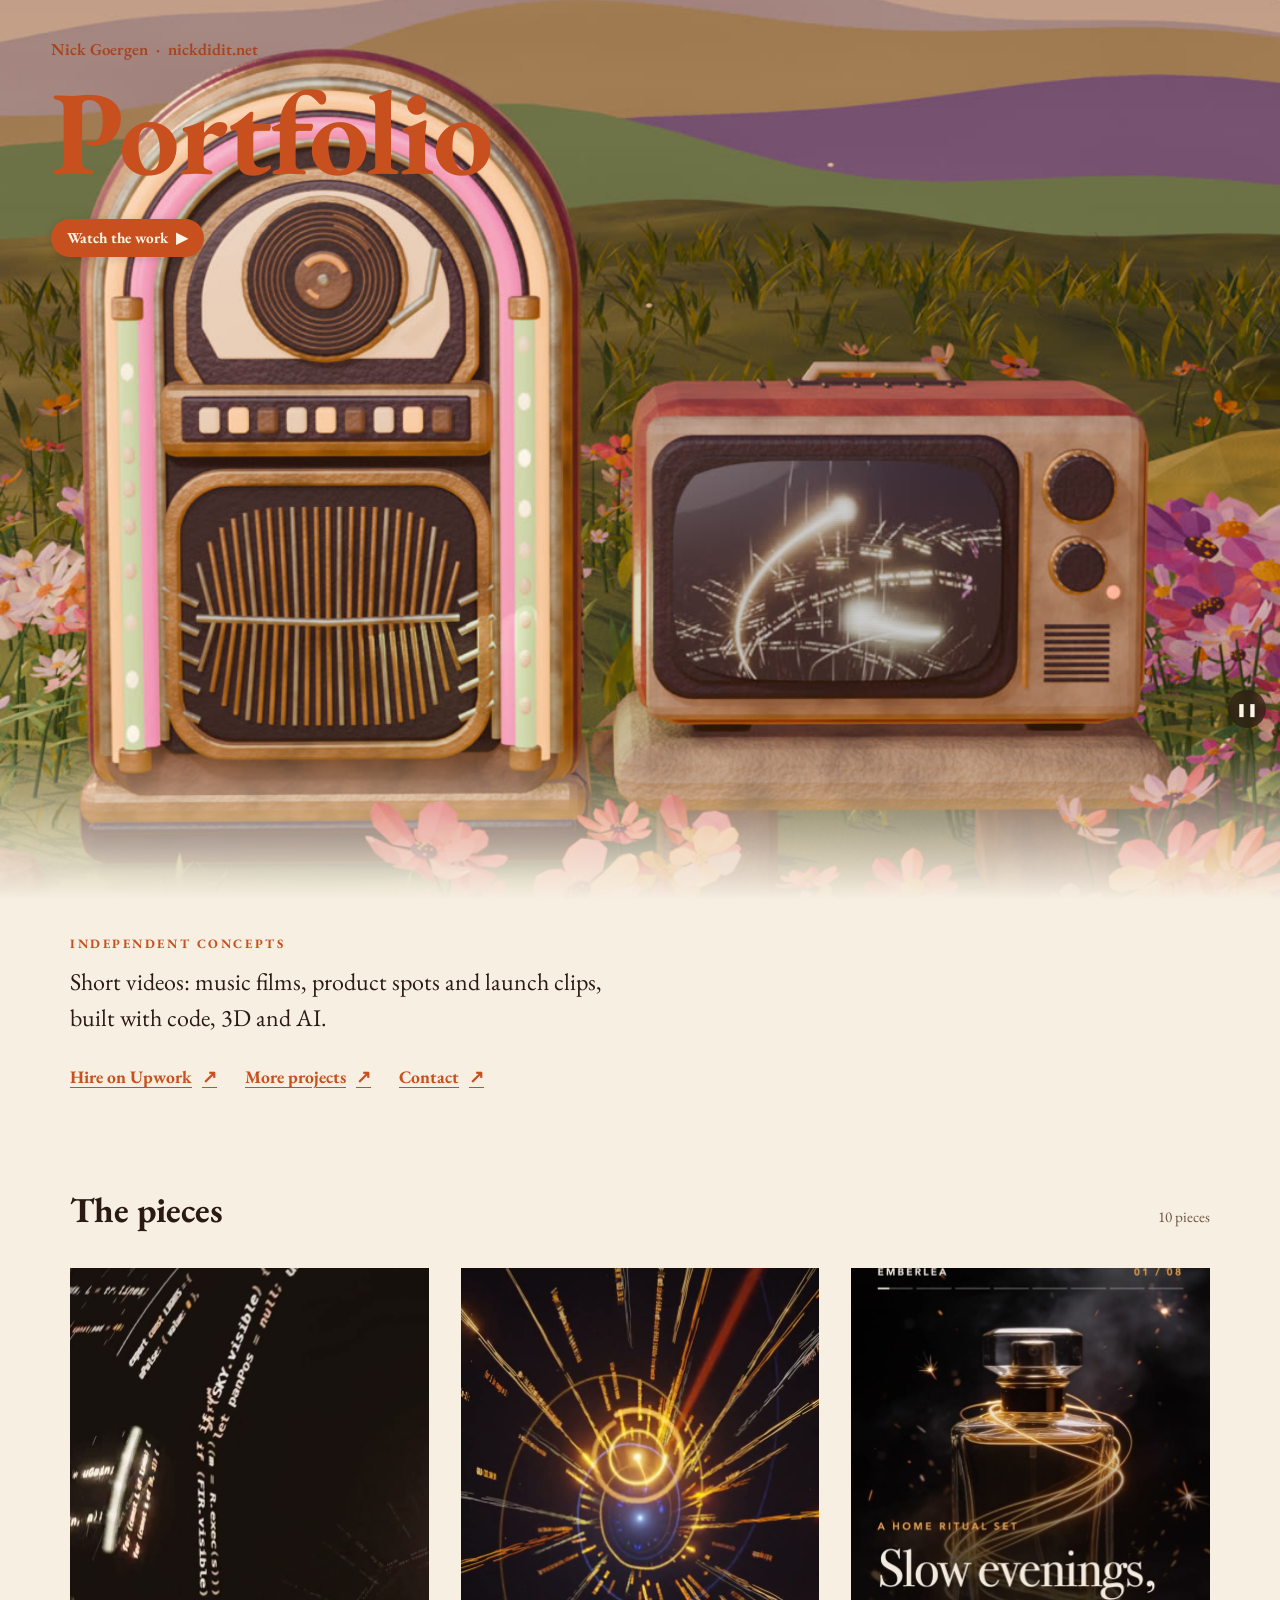
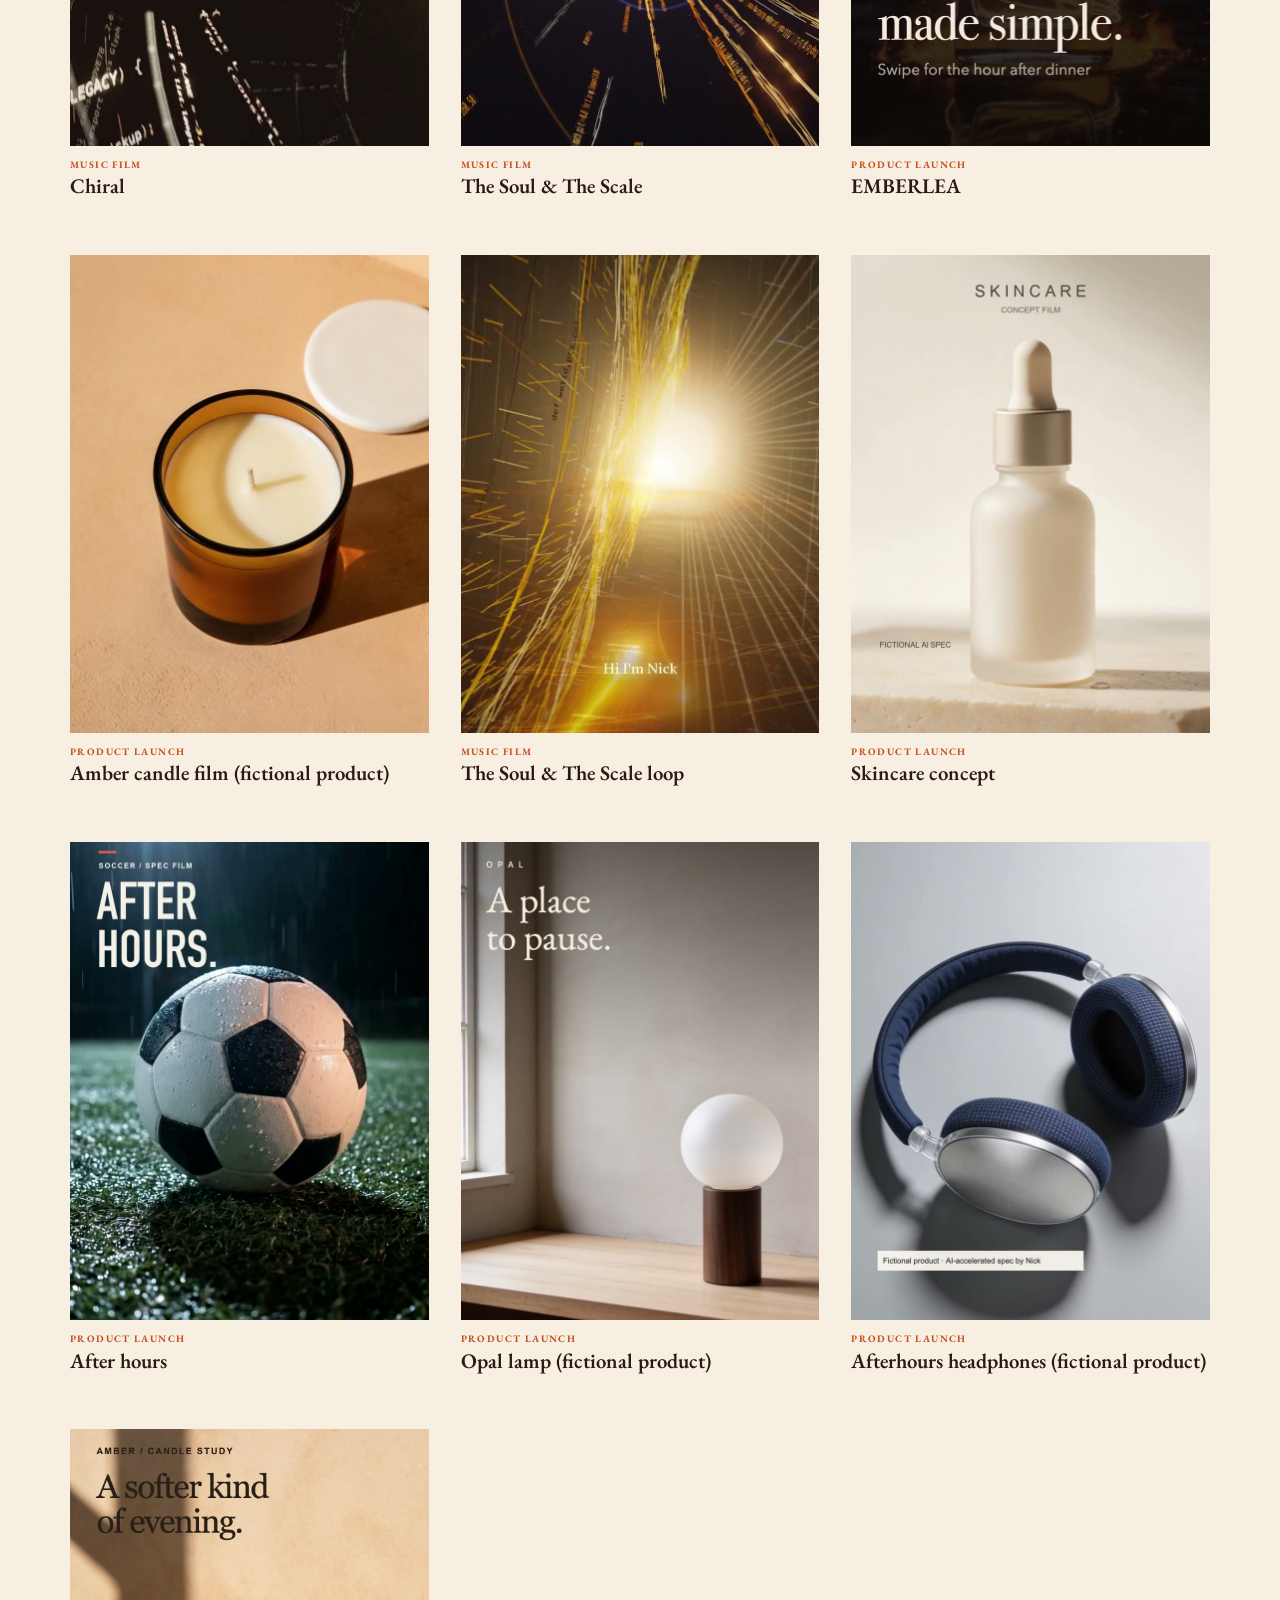
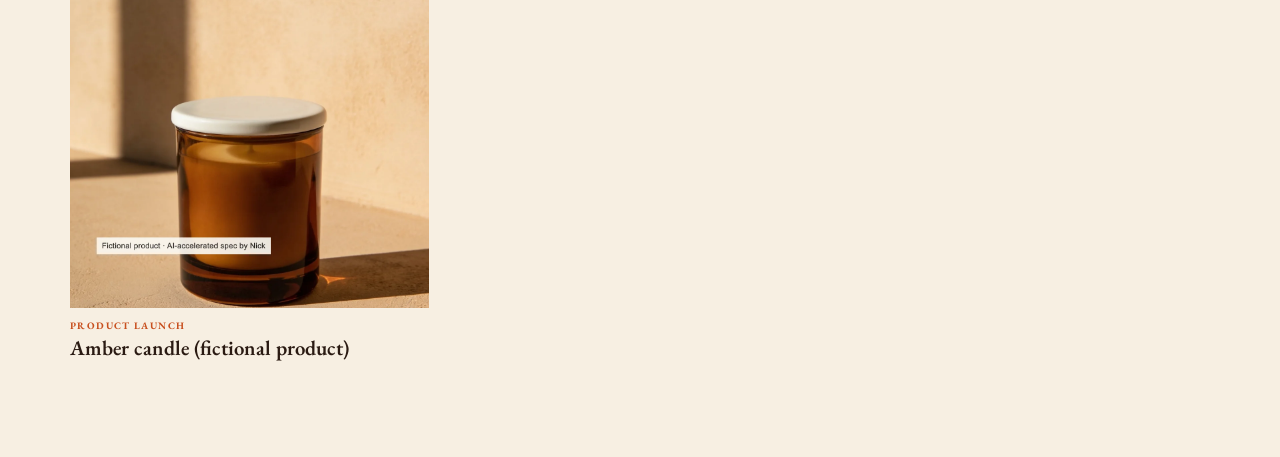
==== index.html @ 478b1db0 "Publish 10 public pieces" ====
<!doctype html>
<html lang="en">
<head>
  <meta charset="utf-8">
  <meta name="viewport" content="width=device-width, initial-scale=1">
  <meta name="description" content="Short videos by Nick Goergen: music films, product spots and launch clips.">
  <title>Portfolio · Nick Goergen</title>
  <link rel="icon" href="data:,">
  <link rel="preload" href="media/fonts/eb-garamond-latin-wght-normal.woff2" as="font" type="font/woff2" crossorigin>
  <link rel="stylesheet" href="spec-reel.css">
  <script src="app.js" defer></script>
</head>
<body>
  <a class="skip" href="#pieces">Skip to the work</a>
  <header class="hero">
    <div class="stage" id="stage">
      <canvas id="geo" aria-hidden="true"></canvas>
      <video id="scene" muted loop playsinline preload="none" hidden aria-hidden="true"></video>
      <button id="scene-toggle" class="scene-toggle" type="button" aria-label="Play the scene">▶</button>
      <button id="tv" class="tv-hotspot" type="button" aria-label="Open the viewer and watch the work"><span>Watch</span></button>
    </div>
    <div class="hero-copy">
      <p class="byline">Nick Goergen <span aria-hidden="true">·</span> <a href="https://nickdidit.net/">nickdidit.net</a></p>
      <h1>Portfolio</h1>
      <button id="open-viewer" class="cta" type="button">Watch the work <span aria-hidden="true">▶</span></button>
    </div>
  </header>
  <main class="spec-reel">
    <section class="intro">
      <p class="eyebrow">Independent concepts</p>
      <p class="lead">Short videos: music films, product spots and launch clips, built with code, 3D and AI.</p>
      <p class="links">
        <a class="contact" href="https://www.upwork.com/freelancers/~016a59fef2b0e52da1" target="_blank" rel="noopener">Hire on Upwork <span aria-hidden="true">↗</span></a>
        <a class="contact" href="https://nickdidit.net/" target="_blank" rel="noopener">More projects <span aria-hidden="true">↗</span></a>
        <a class="contact" href="mailto:NickOnLocation@proton.me">Contact <span aria-hidden="true">↗</span></a>
      </p>
    </section>
    <section aria-labelledby="work-heading" id="pieces" tabindex="-1">
      <div class="collection-heading">
        <h2 id="work-heading">The pieces</h2>
        <p id="piece-count" class="small"></p>
      </div>
      <p id="load-status" class="small" role="status">Loading the work…</p>
      <div id="piece-grid" class="piece-grid"></div>
      <noscript><p>Enable JavaScript to view this collection. You can also <a href="mailto:NickOnLocation@proton.me">contact Nick</a> for samples.</p></noscript>
    </section>
  </main>

  <dialog id="viewer" class="viewer" aria-label="Viewer">
    <div class="viewer-top">
      <p class="viewer-count" id="v-count"></p>
      <button class="v-close" id="v-close" type="button" aria-label="Close viewer">✕</button>
    </div>
    <div class="viewer-body">
      <button class="v-nav" id="v-prev" type="button" aria-label="Previous piece">‹</button>
      <div class="v-media" id="v-media"></div>
      <button class="v-nav" id="v-next" type="button" aria-label="Next piece">›</button>
    </div>
    <div class="v-caption">
      <p class="v-tag" id="v-tag"></p>
      <h2 id="v-title"></h2>
      <p id="v-desc"></p>
    </div>
    <div class="v-strip" id="v-strip" role="list"></div>
  </dialog>
</body>
</html>
---- spec-reel.css ----
/* port.nickdidit.net: warm house palette, Garamond, no boxes, moving geometry. */
@font-face{font-family:"EB Garamond";font-style:normal;font-weight:400 800;font-display:swap;src:url("media/fonts/eb-garamond-latin-wght-normal.woff2") format("woff2")}
:root{
  --ground:#F7EFE2;--ink:#2A1A12;--muted:#6E5646;--rule:#E2CDB4;
  --ember:#C8501F;--amber:#E39A2A;--gold:#F2C14E;--leaf:#6F7F2E;--violet:#7B4B8C;
  --display:"EB Garamond",Garamond,Georgia,serif;color-scheme:light;
}
@media(prefers-color-scheme:dark){:root{--ground:#1A120D;--ink:#F3E6D3;--muted:#BFA48A;--rule:#3B2A1F;--ember:#F07A3E;color-scheme:dark}}
*{box-sizing:border-box}
body{margin:0;background:var(--ground);color:var(--ink);font-family:var(--display);font-size:1.2rem;line-height:1.6;-webkit-font-smoothing:antialiased}
[hidden]{display:none!important}
a{color:var(--ember);text-underline-offset:4px;text-decoration-thickness:1px}
a:hover{text-decoration-thickness:2px}
:focus-visible{outline:2px solid var(--amber);outline-offset:5px;border-radius:3px}
.skip{position:absolute;top:-5rem;left:18px;padding:10px 16px;background:var(--ink);color:var(--ground);z-index:10}
.skip:focus{top:10px}

.hero{position:relative;height:100svh;min-height:560px;max-height:1100px;overflow:hidden;background:linear-gradient(180deg,#F9D9A0 0%,#F2B061 45%,#E07A3A 100%)}
.stage{position:absolute;inset:0}
.stage canvas,.stage video{position:absolute;inset:0;width:100%;height:100%;object-fit:cover;object-position:62% 50%;display:block}
.hero::after{content:"";position:absolute;inset:auto 0 0 0;height:18%;background:linear-gradient(180deg,transparent,var(--ground));pointer-events:none}
.hero-copy{position:absolute;left:max(24px,4vw);top:max(20px,4vh);max-width:40rem;color:#C8501F;z-index:2}
.hero-copy .byline{color:#A8441B;font-weight:600;font-size:1.05rem}
.hero-copy .byline a{color:#A8441B}
.hero h1{font-size:clamp(3.6rem,2rem + 7vw,7.5rem);font-weight:700;line-height:.95;margin:.1em 0 .25em;letter-spacing:-.01em}
.cta{display:inline-flex;align-items:center;gap:8px;min-height:38px;padding:0 16px;border:0;border-radius:999px;background:#C8501F;color:#FFF4E6;font:700 .95rem var(--display);cursor:pointer;box-shadow:0 2px 10px #0002;transition:background .25s,transform .25s}
.cta:hover{background:#E0702A;transform:translateY(-2px)}
.tv-hotspot{position:absolute;z-index:2;border:0;background:none;cursor:pointer;border-radius:14px;transition:box-shadow .3s,background .3s}
.tv-hotspot span{position:absolute;left:50%;bottom:-2.2em;transform:translateX(-50%);padding:4px 14px;border-radius:999px;background:#C8501F;color:#FFF4E6;font:700 .95rem var(--display);opacity:0;transition:opacity .3s;white-space:nowrap}
.tv-hotspot:hover,.tv-hotspot:focus-visible{box-shadow:0 0 0 3px #F2C14E,0 0 60px 12px #F2C14E88;background:#F2C14E14}
.tv-hotspot:hover span,.tv-hotspot:focus-visible span{opacity:1}
@media(max-aspect-ratio:1/1){.hero{height:88svh}.stage video{object-position:50% 50%}}

.spec-reel{position:relative;max-width:1180px;margin:0 auto;padding:0 max(20px,env(safe-area-inset-right)) 96px max(20px,env(safe-area-inset-left))}
.spec-reel h2,.spec-reel p{margin:.6rem 0}
.intro{max-width:44rem;padding:24px 0 64px}
.byline{font-size:.95rem;display:flex;gap:.5rem;flex-wrap:wrap;margin:0}
.byline a{text-decoration:none}
.eyebrow{font-size:.8rem;font-weight:700;letter-spacing:.2em;text-transform:uppercase;color:var(--ember);margin:0 0 6px}
.lead{font-size:clamp(1.25rem,1.1rem + .6vw,1.5rem);line-height:1.5;max-width:36rem}
.contact{display:inline-flex;align-items:center;gap:10px;min-height:44px;font-size:1.1rem;font-weight:700;margin-top:10px}

.collection-heading{display:flex;justify-content:space-between;align-items:baseline;gap:16px;padding-bottom:20px}
.spec-reel h2{font-size:2.2rem}
.small{font-size:.95rem;color:var(--muted)}
.piece-grid{display:grid;grid-template-columns:repeat(2,minmax(0,1fr));gap:28px 14px}
.piece{min-width:0}
.piece-media{display:block;position:relative;width:100%;aspect-ratio:3/4;padding:0;border:0;background:none;cursor:pointer;overflow:hidden;border-radius:0}
.piece-media video,.piece-media img{position:absolute;inset:0;width:100%;height:100%;object-fit:cover;display:block;transition:transform .7s cubic-bezier(.2,.7,.2,1),filter .4s}
.piece-media:hover video,.piece-media:hover img{transform:scale(1.04)}
.piece-media:focus-visible{outline:3px solid var(--amber);outline-offset:3px}
.piece-cap{display:flex;flex-direction:column-reverse;gap:2px;margin-top:10px}
.spec-reel .piece-cap h3{font-size:1.05rem;font-weight:600;margin:0;line-height:1.2}
.spec-reel .piece-cap .tag{margin:0;font-size:.62rem;font-weight:700;letter-spacing:.14em;text-transform:uppercase;color:var(--ember)}
.v-fallback{position:absolute;bottom:12px;left:50%;transform:translateX(-50%);padding:8px 16px;border-radius:999px;background:#C8501F;color:#FFF4E6;text-decoration:none;font-weight:700}
.v-media{position:relative}
@media(min-width:760px){.piece-grid{grid-template-columns:repeat(3,minmax(0,1fr));gap:48px 24px}.spec-reel .piece-cap h3{font-size:1.3rem}}
@media(min-width:1200px){.piece-grid{gap:56px 32px}}
@media(prefers-reduced-motion:reduce){*,*::before,*::after{animation:none!important;transition:none!important}}

/* viewer */
.viewer{width:100vw;height:100dvh;max-width:none;max-height:none;margin:0;padding:0;border:0;background:#140D09;color:#F3E6D3;display:none;grid-template-rows:auto 1fr auto auto;overscroll-behavior:contain}
.viewer[open]{display:grid}
.viewer::backdrop{background:#140D09}
.viewer-top{display:flex;justify-content:space-between;align-items:center;padding:12px 20px}
.viewer-count{margin:0;font-size:.95rem;letter-spacing:.12em;color:#BFA48A}
.v-close{width:48px;height:48px;border:0;border-radius:50%;background:#2A1C14;color:#F3E6D3;font-size:1.3rem;cursor:pointer}
.v-close:hover{background:var(--ember)}
.viewer-body{overflow:hidden;display:grid;grid-template-columns:64px 1fr 64px;align-items:center;min-height:0;padding:0 8px}
.v-media{height:100%;min-height:0;display:grid;place-items:center}
.v-media video,.v-media img{max-width:100%;max-height:100cqh;width:auto;height:auto;display:block;border-radius:4px;box-shadow:0 30px 80px #000a}
.v-nav{height:64px;width:56px;border:0;background:none;color:#F2C14E;font-size:3.4rem;line-height:1;cursor:pointer;transition:transform .2s,color .2s}
.v-nav:hover{color:var(--ember);transform:scale(1.15)}
.v-caption{text-align:center;padding:12px 20px 4px;max-width:46rem;margin:0 auto}
.v-caption h2{font-size:clamp(1.5rem,1.2rem + 1vw,2.2rem);margin:0}
.v-caption p{margin:.3rem 0;color:#D9C4AC;font-size:1.05rem}
.v-tag{font-size:.78rem!important;font-weight:700;letter-spacing:.18em;text-transform:uppercase;color:#F07A3E!important}
.v-strip{display:flex;gap:10px;overflow-x:auto;padding:12px 20px 18px;justify-content:safe center;scrollbar-width:thin}
.v-thumb{flex:0 0 auto;width:96px;height:64px;padding:0;border:2px solid transparent;border-radius:4px;overflow:hidden;background:#2A1C14;cursor:pointer;opacity:.55;transition:opacity .2s,border-color .2s}
.v-thumb img{width:100%;height:100%;object-fit:cover;display:block}
.v-thumb:hover,.v-thumb[aria-current=true]{opacity:1;border-color:#F2C14E}
@media(max-width:700px){.viewer-body{grid-template-columns:1fr 1fr;grid-template-rows:1fr auto;padding:0}.v-media{grid-column:1/-1;grid-row:1}.v-nav{grid-row:2;height:48px;font-size:2.6rem}#v-prev{grid-column:1;justify-self:start;margin-left:12px}#v-next{grid-column:2;justify-self:end;margin-right:12px}.v-caption p:not(.v-tag){display:none}}
.v-media{container-type:size}
.v-media .v-vimeo{border:0;display:block;height:auto;width:min(100cqw,calc(100cqh * var(--r,.5625)));border-radius:4px;box-shadow:0 30px 80px #000a}
.cta.loading{opacity:.7;cursor:progress}
.cta.loading::after{content:'';width:14px;height:14px;border:2px solid currentColor;border-right-color:transparent;border-radius:50%;animation:spin .8s linear infinite}
@keyframes spin{to{transform:rotate(360deg)}}
.retry{margin-top:12px}
.links{display:flex;flex-wrap:wrap;gap:4px 28px;margin-top:14px}
.scene-toggle{position:absolute;right:14px;bottom:calc(18% + 10px);z-index:3;width:38px;height:38px;border:0;border-radius:50%;background:#2A1A12AA;color:#FFF4E6;font-size:.8rem;cursor:pointer;backdrop-filter:blur(4px)}
.scene-toggle:hover{background:#C8501F}
@media(max-aspect-ratio:1/1){.hero h1{font-size:clamp(2.8rem,12vw,4rem)}.hero-copy{top:max(14px,2.5vh)}}
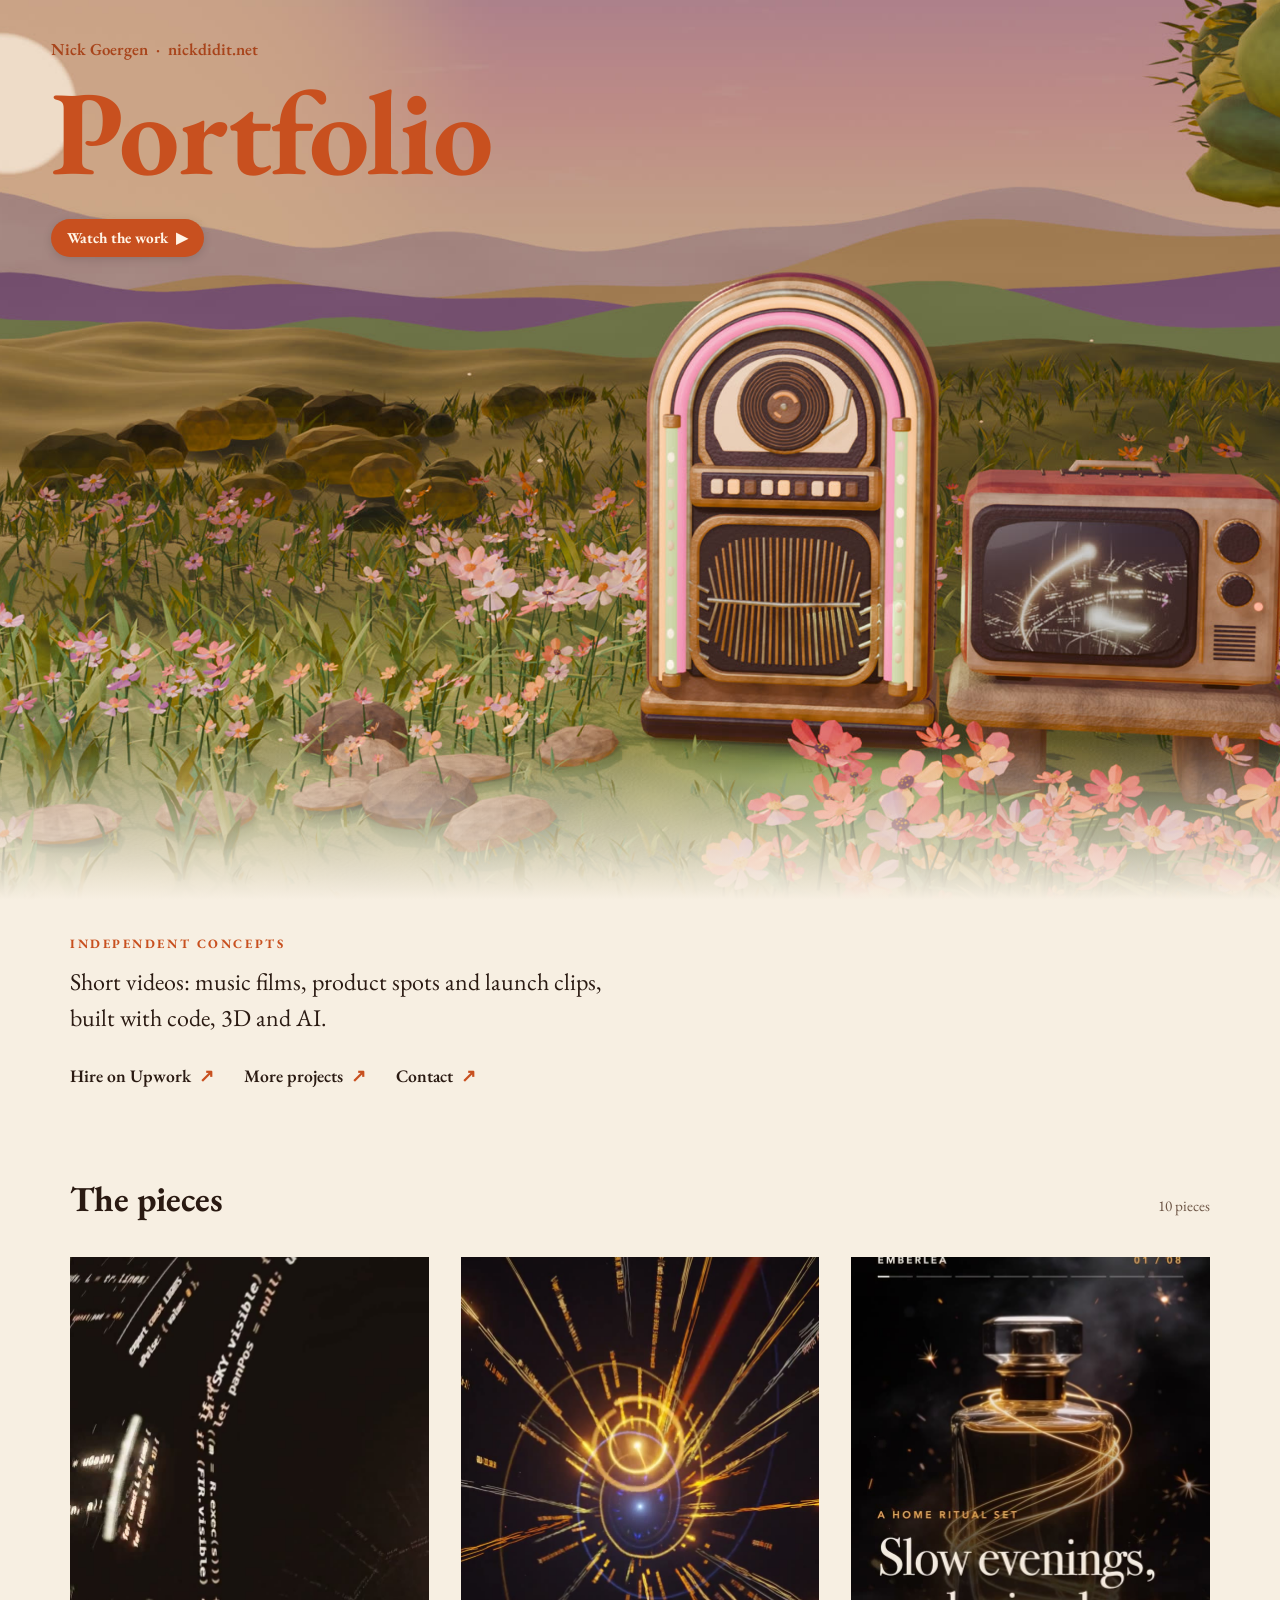
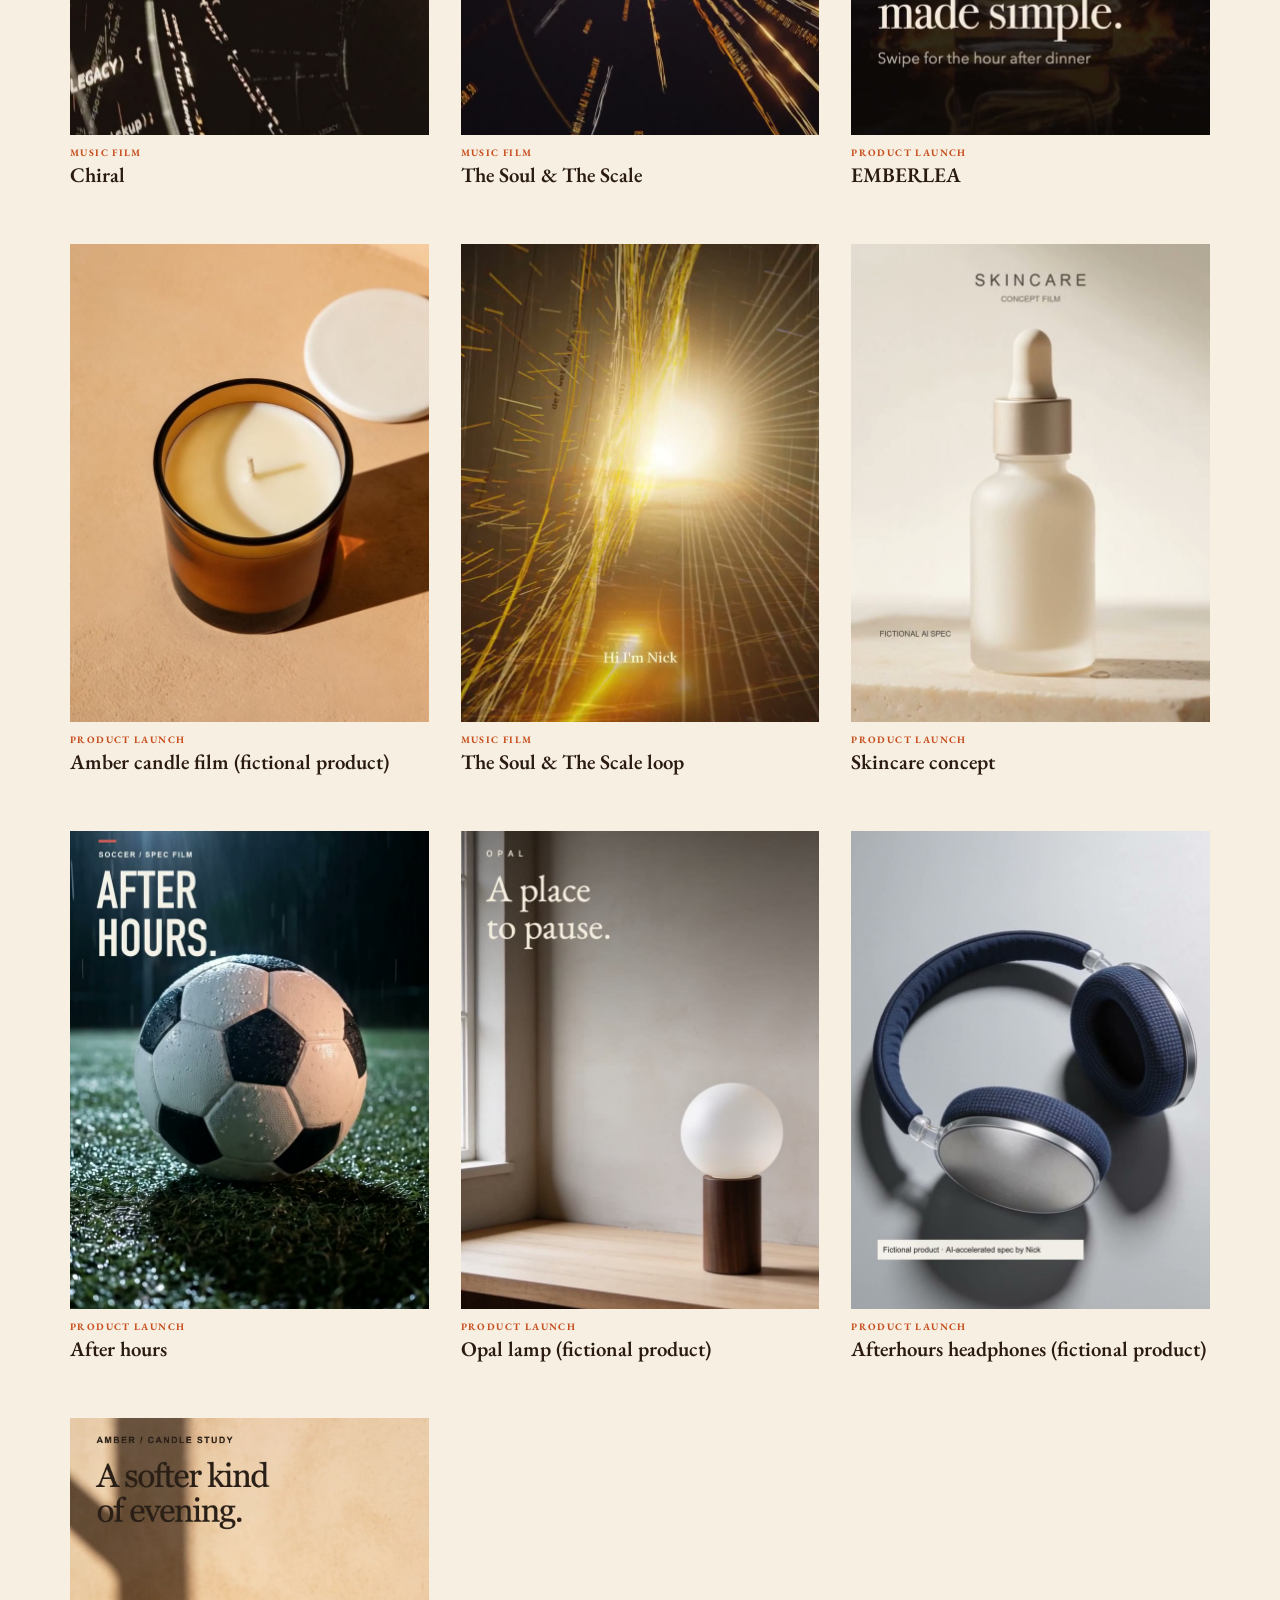
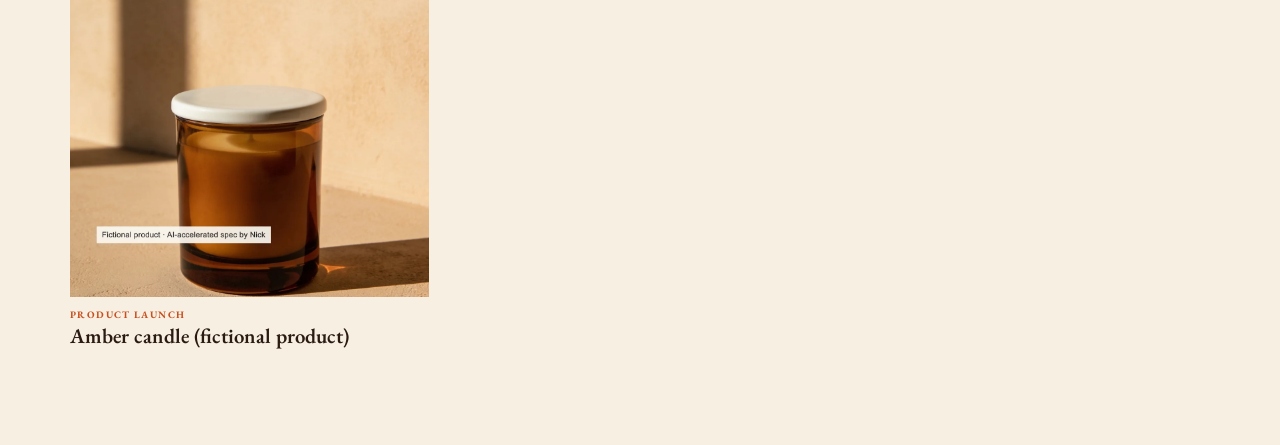
==== commit 51de93e2: "Publish 10 public pieces" ====
--- a/index.html
+++ b/index.html
@@ -16,7 +16,6 @@
     <div class="stage" id="stage">
       <canvas id="geo" aria-hidden="true"></canvas>
       <video id="scene" muted loop playsinline preload="none" hidden aria-hidden="true"></video>
-      <button id="scene-toggle" class="scene-toggle" type="button" aria-label="Play the scene">▶</button>
       <button id="tv" class="tv-hotspot" type="button" aria-label="Open the viewer and watch the work"><span>Watch</span></button>
     </div>
     <div class="hero-copy">
--- a/spec-reel.css
+++ b/spec-reel.css
@@ -9,8 +9,7 @@
 *{box-sizing:border-box}
 body{margin:0;background:var(--ground);color:var(--ink);font-family:var(--display);font-size:1.2rem;line-height:1.6;-webkit-font-smoothing:antialiased}
 [hidden]{display:none!important}
-a{color:var(--ember);text-underline-offset:4px;text-decoration-thickness:1px}
-a:hover{text-decoration-thickness:2px}
+a{color:var(--ember);text-decoration:none}
 :focus-visible{outline:2px solid var(--amber);outline-offset:5px;border-radius:3px}
 .skip{position:absolute;top:-5rem;left:18px;padding:10px 16px;background:var(--ink);color:var(--ground);z-index:10}
 .skip:focus{top:10px}
@@ -38,7 +37,7 @@
 .byline a{text-decoration:none}
 .eyebrow{font-size:.8rem;font-weight:700;letter-spacing:.2em;text-transform:uppercase;color:var(--ember);margin:0 0 6px}
 .lead{font-size:clamp(1.25rem,1.1rem + .6vw,1.5rem);line-height:1.5;max-width:36rem}
-.contact{display:inline-flex;align-items:center;gap:10px;min-height:44px;font-size:1.1rem;font-weight:700;margin-top:10px}
+
 
 .collection-heading{display:flex;justify-content:space-between;align-items:baseline;gap:16px;padding-bottom:20px}
 .spec-reel h2{font-size:2.2rem}
@@ -86,7 +85,13 @@
 .cta.loading::after{content:'';width:14px;height:14px;border:2px solid currentColor;border-right-color:transparent;border-radius:50%;animation:spin .8s linear infinite}
 @keyframes spin{to{transform:rotate(360deg)}}
 .retry{margin-top:12px}
-.links{display:flex;flex-wrap:wrap;gap:4px 28px;margin-top:14px}
-.scene-toggle{position:absolute;right:14px;bottom:calc(18% + 10px);z-index:3;width:38px;height:38px;border:0;border-radius:50%;background:#2A1A12AA;color:#FFF4E6;font-size:.8rem;cursor:pointer;backdrop-filter:blur(4px)}
-.scene-toggle:hover{background:#C8501F}
+
 @media(max-aspect-ratio:1/1){.hero h1{font-size:clamp(2.8rem,12vw,4rem)}.hero-copy{top:max(14px,2.5vh)}}
+.spec-reel .links{display:flex;flex-wrap:wrap;gap:2px 6px;margin:18px 0 0 -12px}
+.contact{display:inline-flex;align-items:center;gap:8px;min-height:44px;padding:0 12px;border-radius:999px;font-size:1.1rem;font-weight:600;color:var(--ink);text-decoration:none;transition:background .25s,color .25s}
+.contact span{color:var(--ember);transition:transform .25s}
+.contact:hover,.contact:focus-visible{background:#C8501F14;color:var(--ember)}
+.contact:hover span{transform:translate(2px,-2px)}
+.contact:active{background:#C8501F26}
+.byline a{border-radius:6px;padding:2px 4px;margin:-2px -4px;transition:background .25s}
+.byline a:hover{background:#C8501F14}
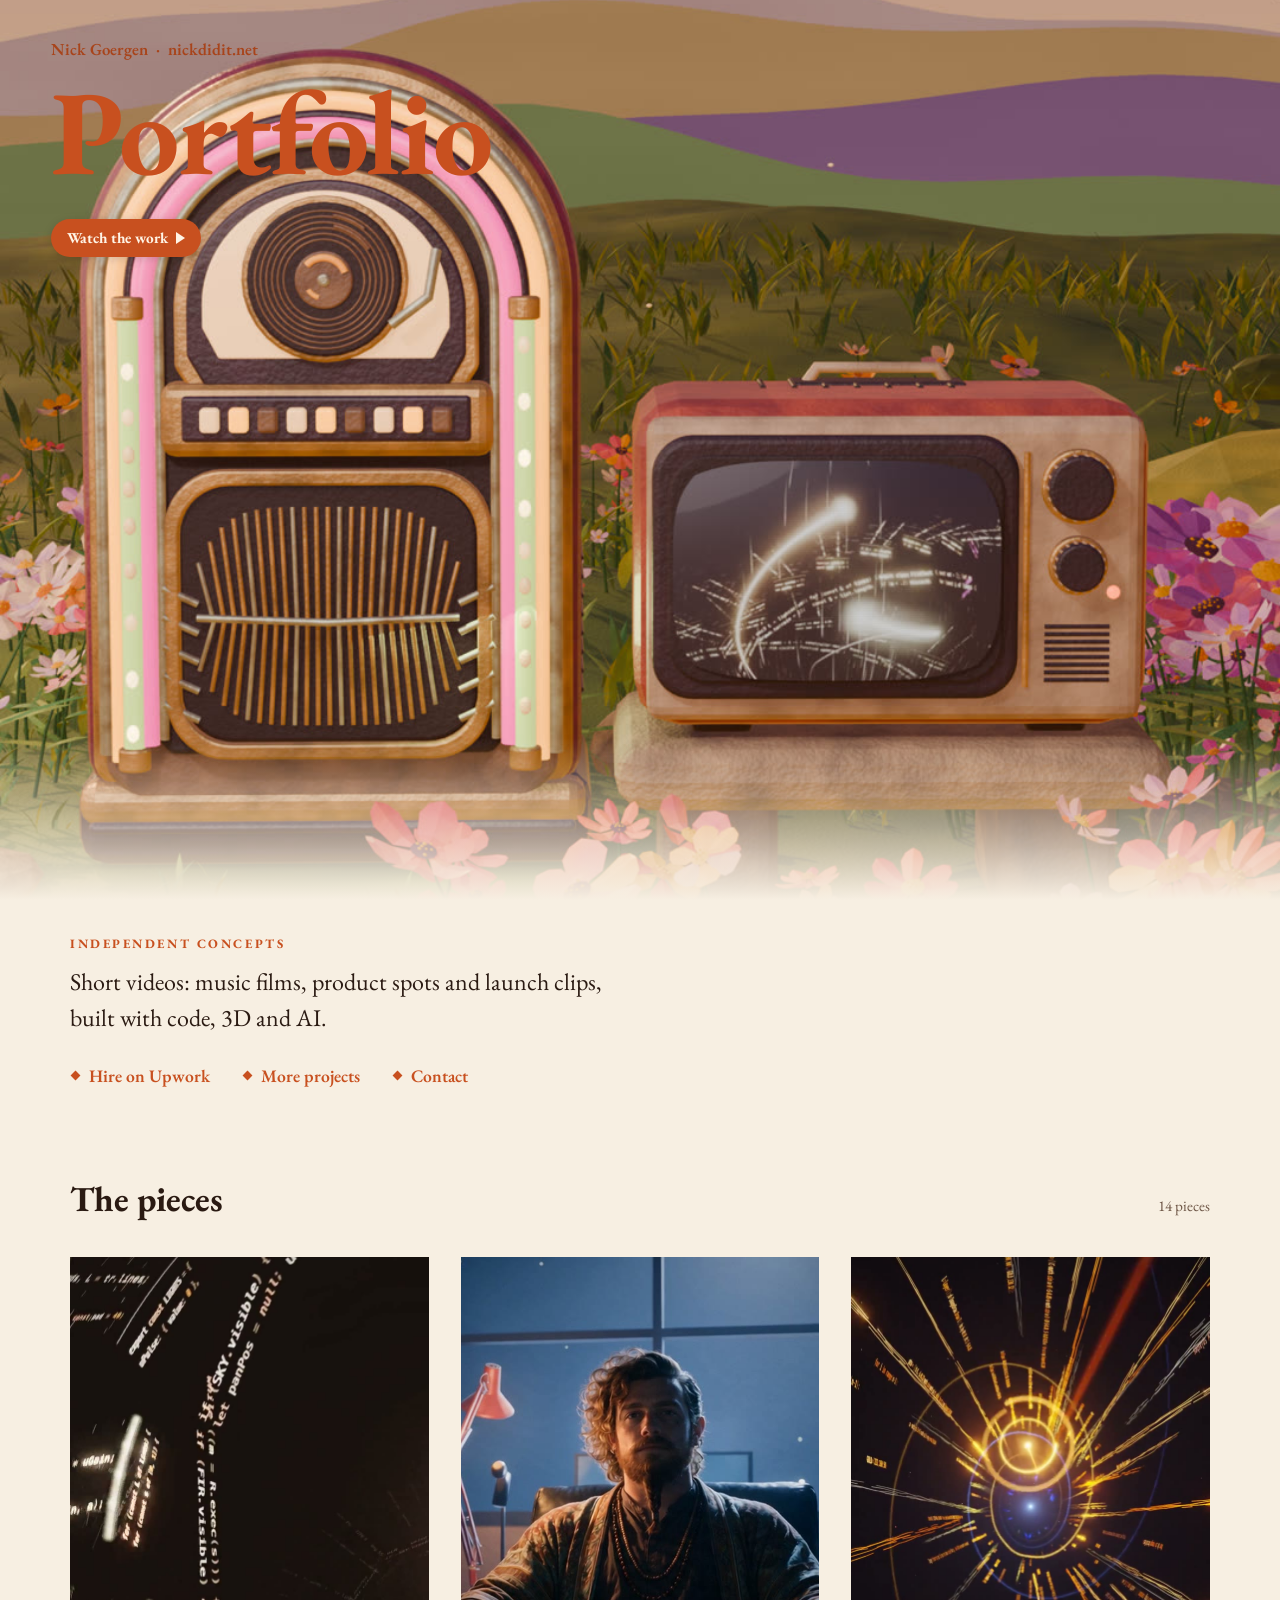
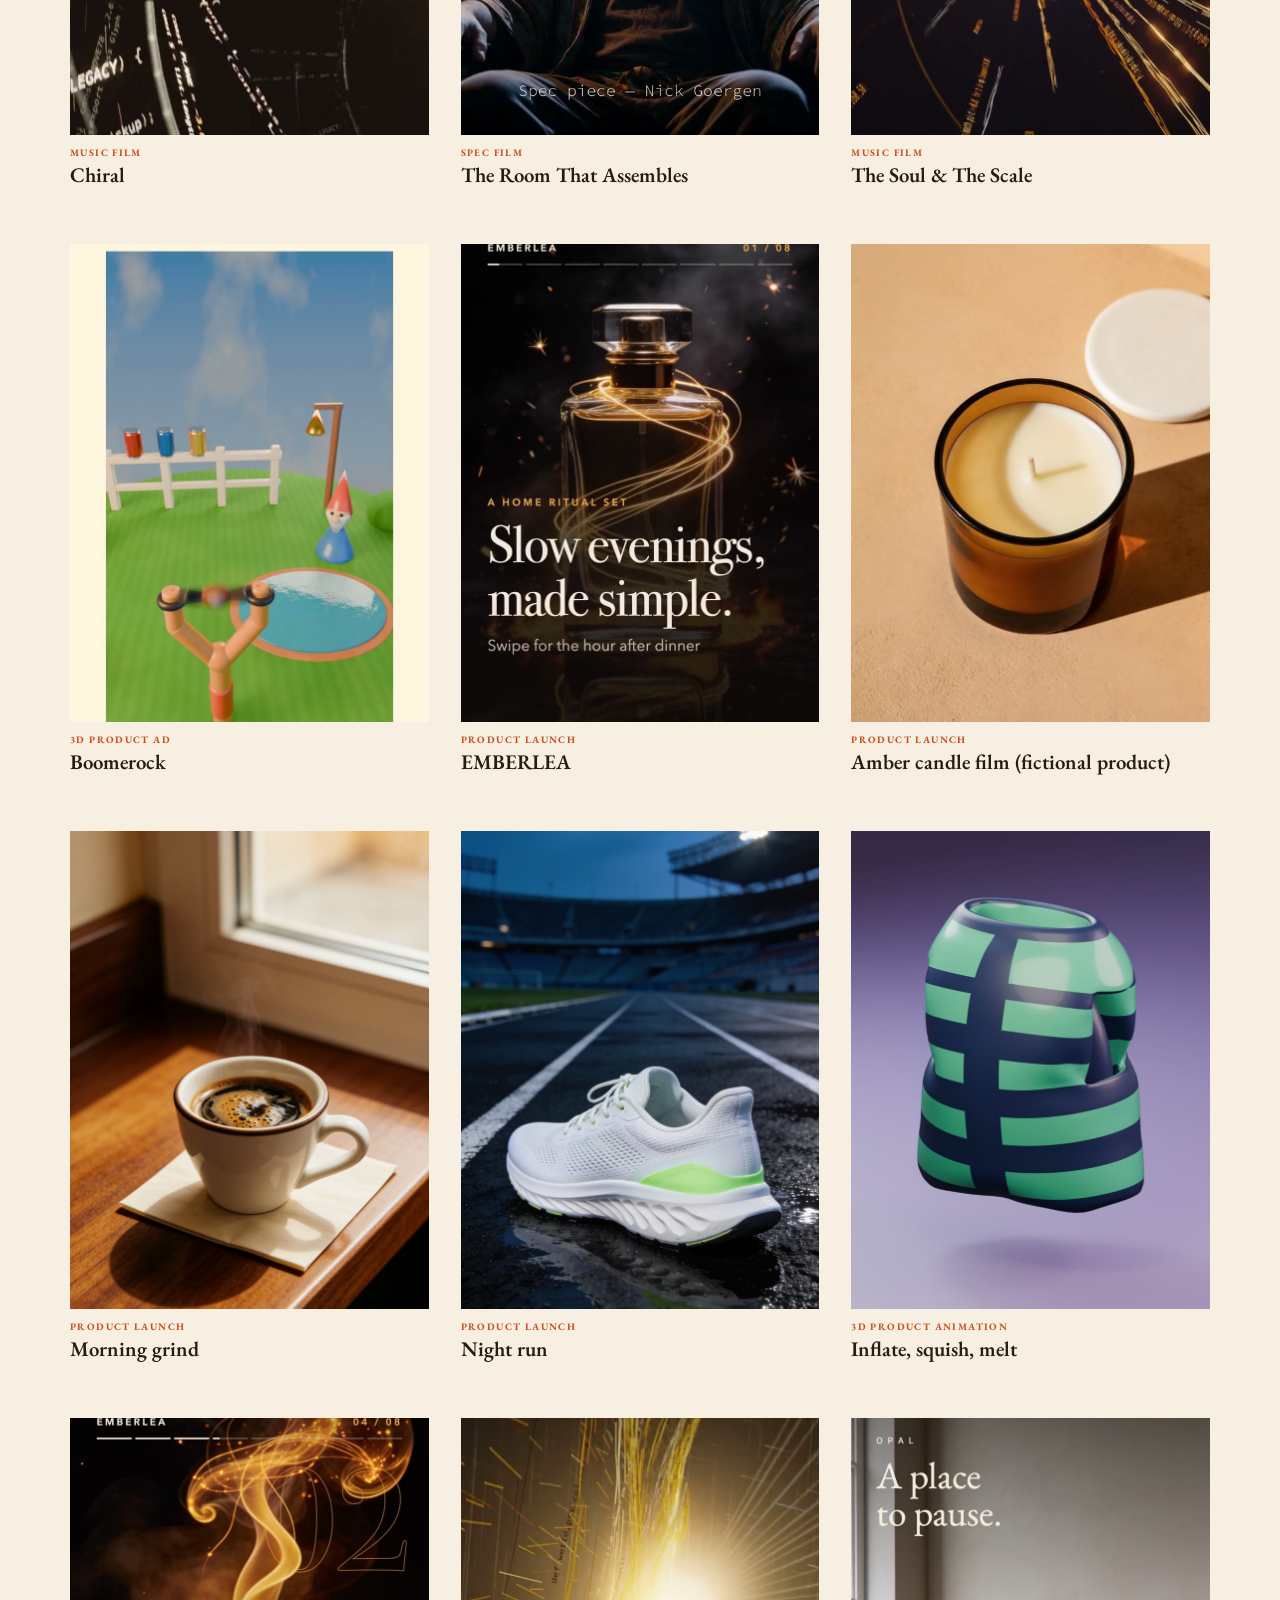
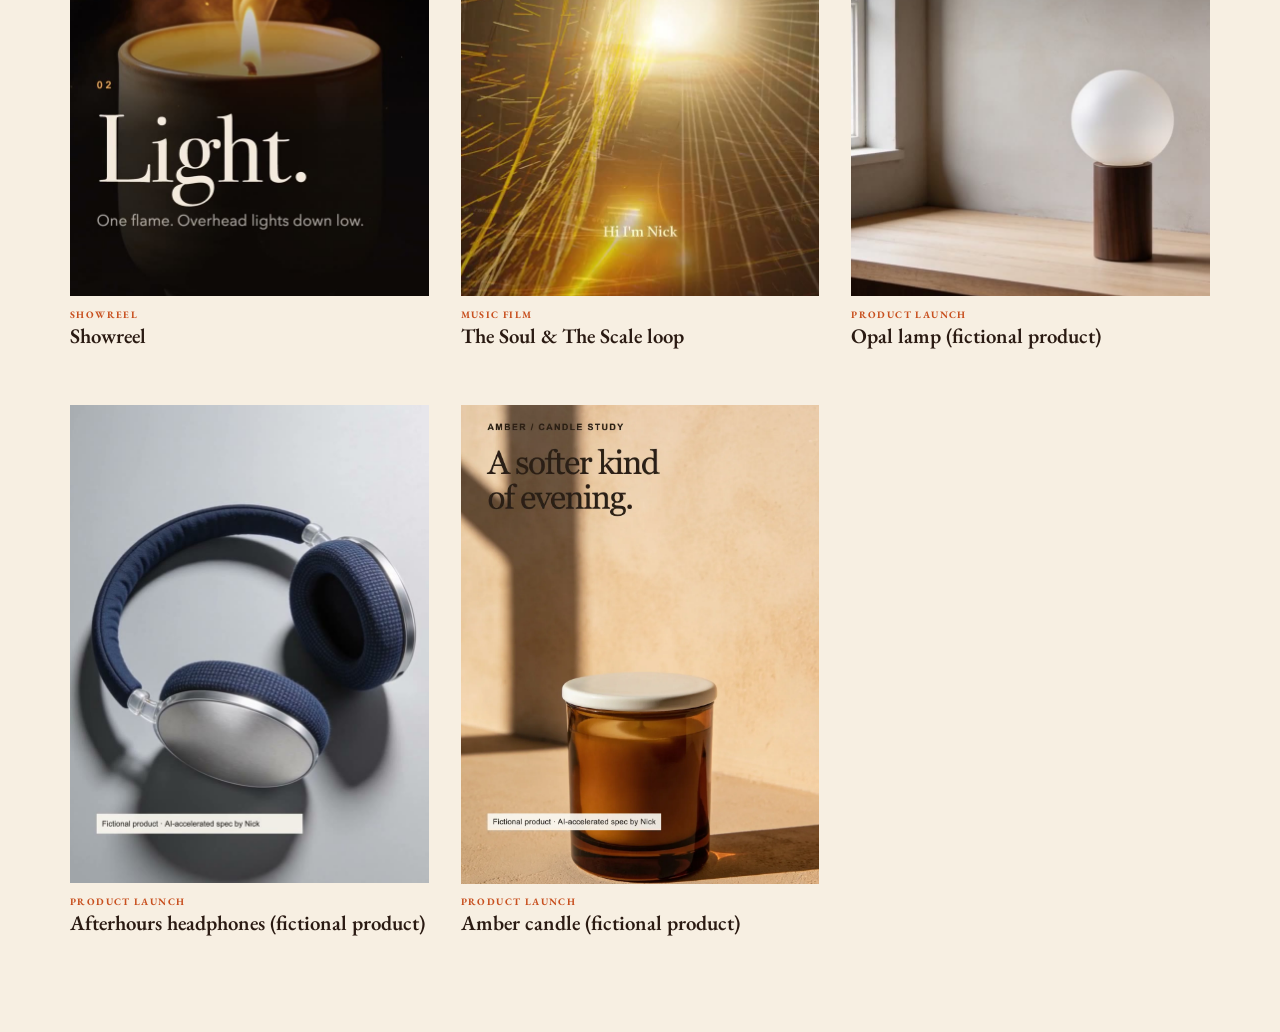
==== commit 11c85f8c: "Publish 14 public pieces" ====
--- a/index.html
+++ b/index.html
@@ -21,7 +21,7 @@
     <div class="hero-copy">
       <p class="byline">Nick Goergen <span aria-hidden="true">·</span> <a href="https://nickdidit.net/">nickdidit.net</a></p>
       <h1>Portfolio</h1>
-      <button id="open-viewer" class="cta" type="button">Watch the work <span aria-hidden="true">▶</span></button>
+      <button id="open-viewer" class="cta" type="button">Watch the work <span class="tri" aria-hidden="true"></span></button>
     </div>
   </header>
   <main class="spec-reel">
@@ -29,9 +29,9 @@
       <p class="eyebrow">Independent concepts</p>
       <p class="lead">Short videos: music films, product spots and launch clips, built with code, 3D and AI.</p>
       <p class="links">
-        <a class="contact" href="https://www.upwork.com/freelancers/~016a59fef2b0e52da1" target="_blank" rel="noopener">Hire on Upwork <span aria-hidden="true">↗</span></a>
-        <a class="contact" href="https://nickdidit.net/" target="_blank" rel="noopener">More projects <span aria-hidden="true">↗</span></a>
-        <a class="contact" href="mailto:NickOnLocation@proton.me">Contact <span aria-hidden="true">↗</span></a>
+        <a class="contact" href="https://www.upwork.com/freelancers/~016a59fef2b0e52da1" target="_blank" rel="noopener">Hire on Upwork</a>
+        <a class="contact" href="https://nickdidit.net/" target="_blank" rel="noopener">More projects</a>
+        <a class="contact" href="mailto:NickOnLocation@proton.me">Contact</a>
       </p>
     </section>
     <section aria-labelledby="work-heading" id="pieces" tabindex="-1">
--- a/spec-reel.css
+++ b/spec-reel.css
@@ -88,10 +88,12 @@
 
 @media(max-aspect-ratio:1/1){.hero h1{font-size:clamp(2.8rem,12vw,4rem)}.hero-copy{top:max(14px,2.5vh)}}
 .spec-reel .links{display:flex;flex-wrap:wrap;gap:2px 6px;margin:18px 0 0 -12px}
-.contact{display:inline-flex;align-items:center;gap:8px;min-height:44px;padding:0 12px;border-radius:999px;font-size:1.1rem;font-weight:600;color:var(--ink);text-decoration:none;transition:background .25s,color .25s}
-.contact span{color:var(--ember);transition:transform .25s}
-.contact:hover,.contact:focus-visible{background:#C8501F14;color:var(--ember)}
-.contact:hover span{transform:translate(2px,-2px)}
-.contact:active{background:#C8501F26}
 .byline a{border-radius:6px;padding:2px 4px;margin:-2px -4px;transition:background .25s}
 .byline a:hover{background:#C8501F14}
+.contact{display:inline-flex;align-items:center;gap:10px;min-height:44px;padding:0 14px;border-radius:999px;font-size:1.1rem;font-weight:600;color:var(--ember);text-decoration:none;transition:background .25s}
+.contact::before{content:"";width:7px;height:7px;background:var(--ember);transform:rotate(45deg);transition:transform .35s cubic-bezier(.2,.7,.2,1)}
+.contact:hover,.contact:focus-visible{background:#C8501F14}
+.contact:hover::before,.contact:focus-visible::before{transform:rotate(225deg) scale(1.35)}
+.contact:active{background:#C8501F26}
+.tri{width:0;height:0;border-left:9px solid currentColor;border-top:6px solid transparent;border-bottom:6px solid transparent;transition:transform .25s}
+.cta:hover .tri{transform:translateX(3px)}
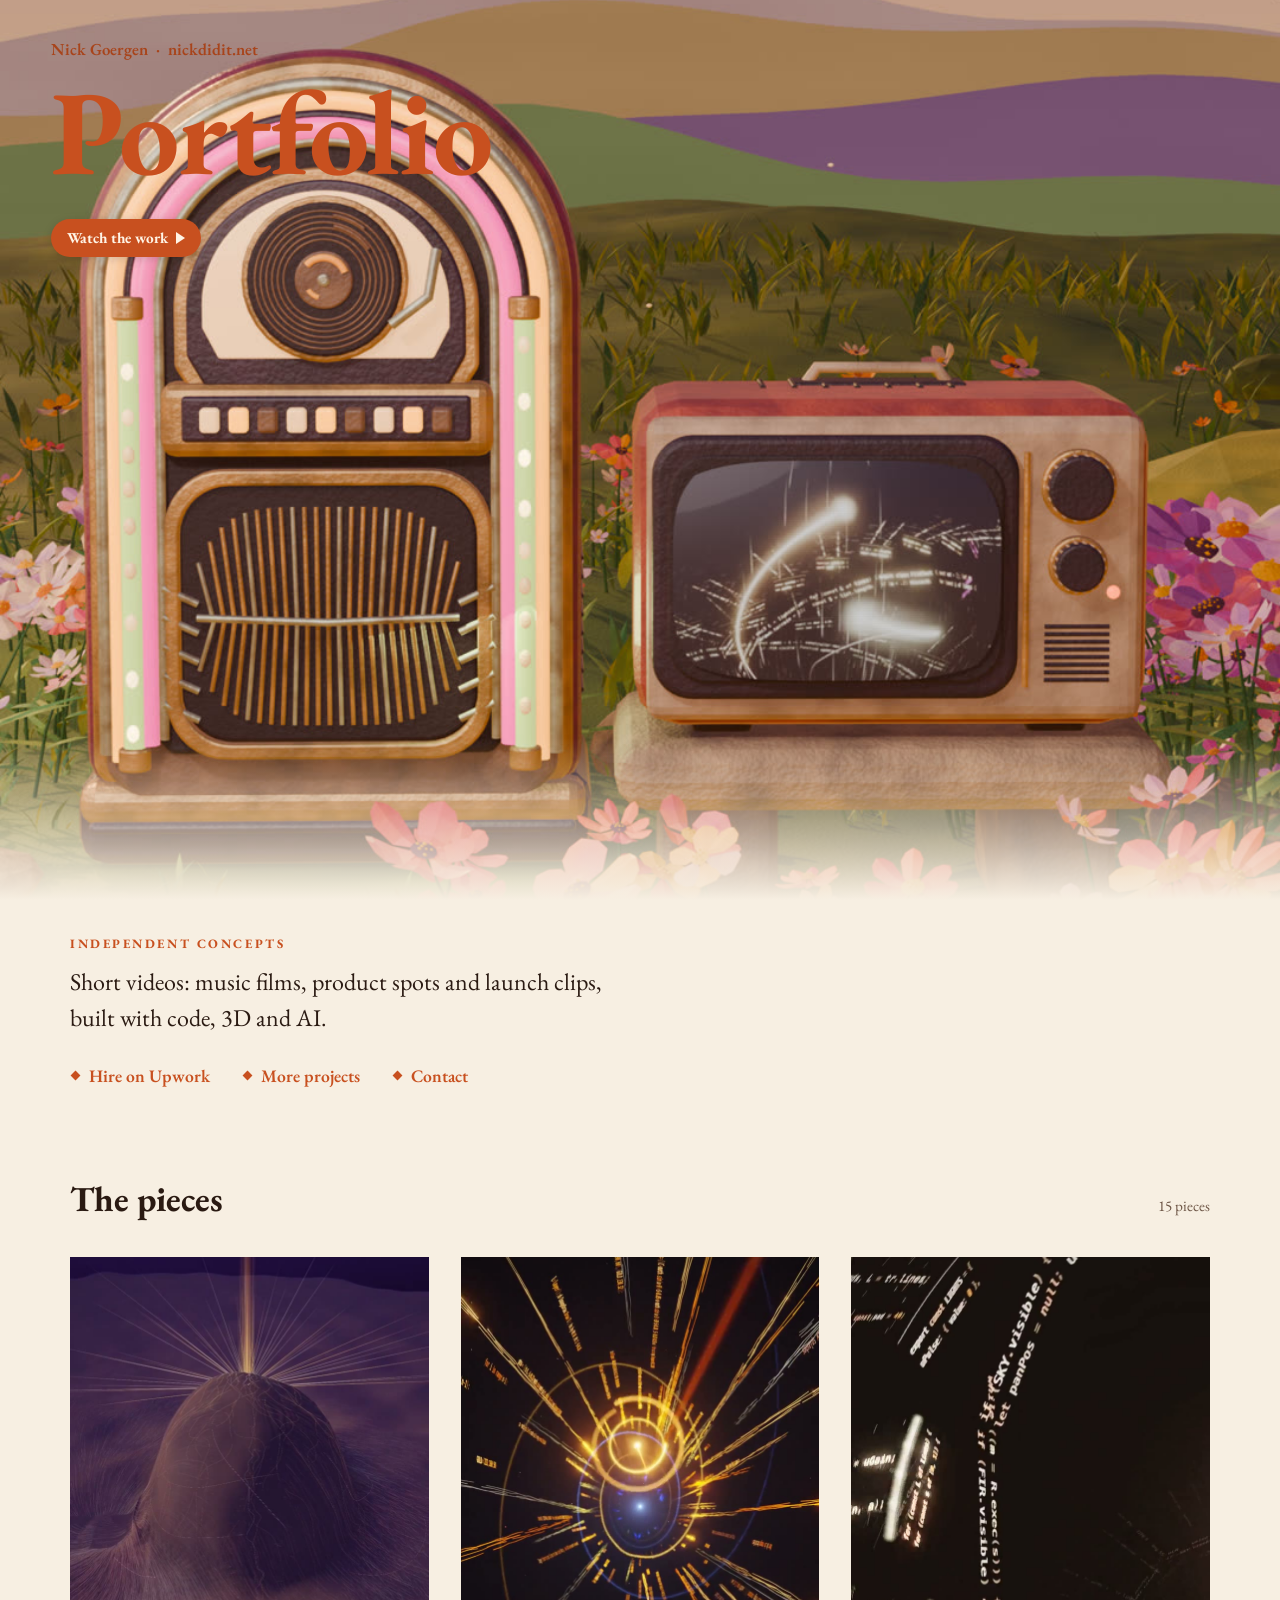
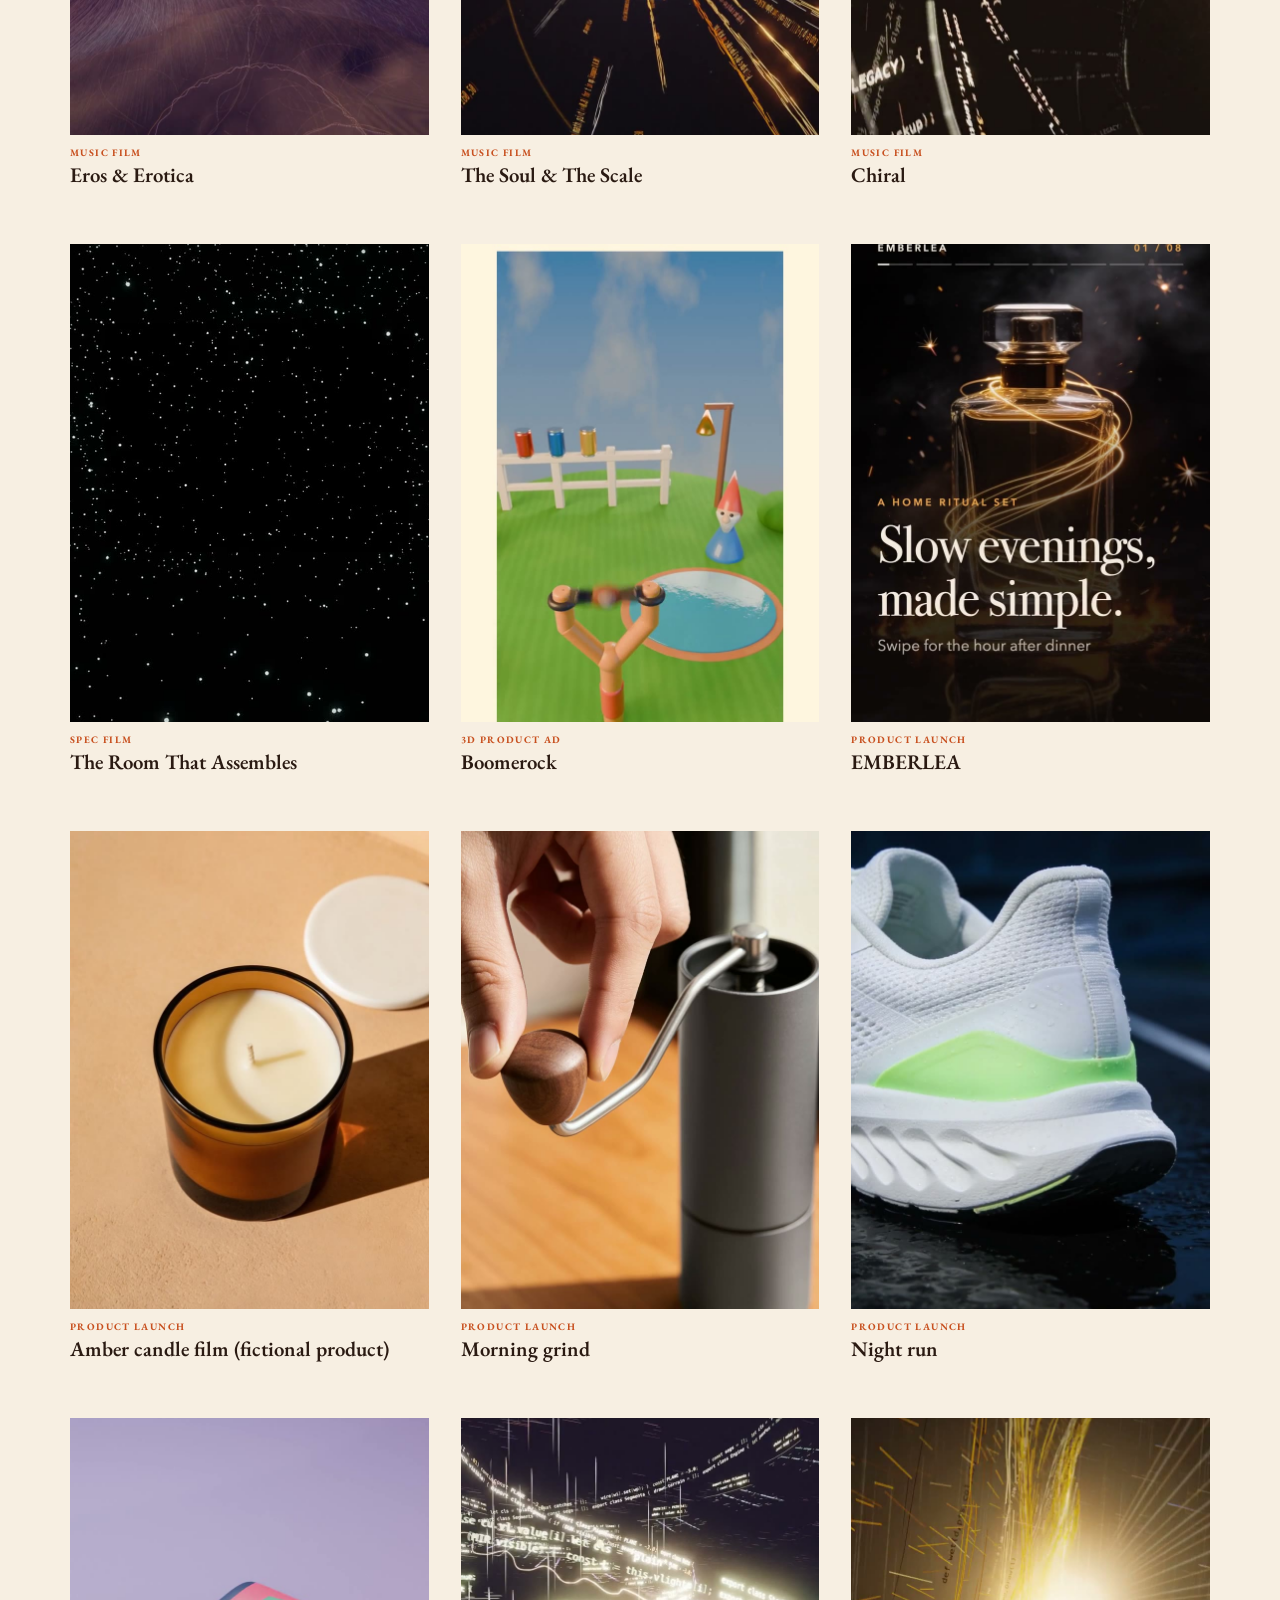
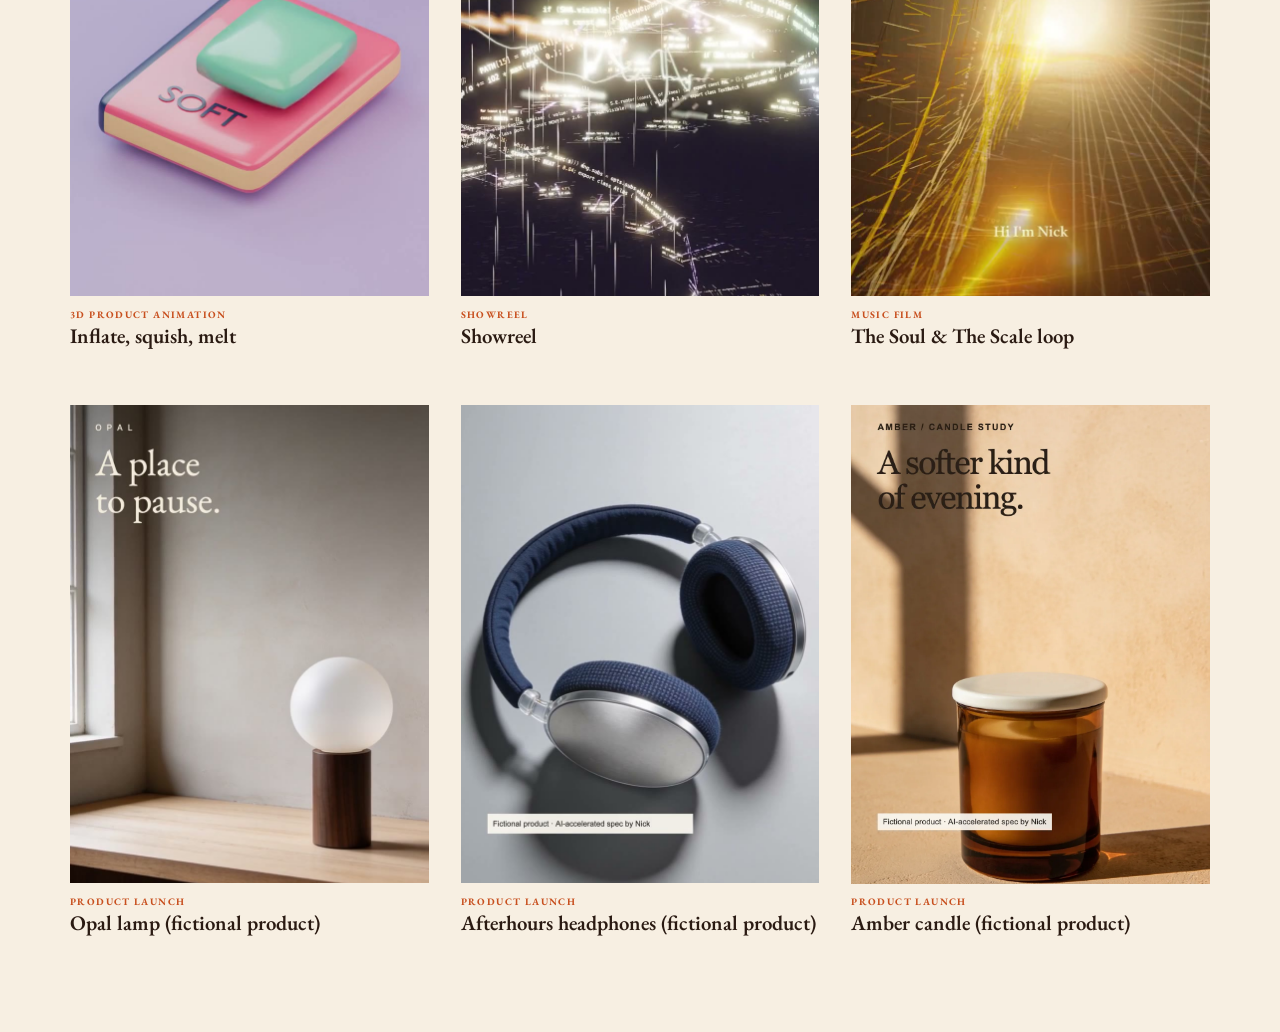
==== commit 55973c3a: "Publish 15 public pieces" ====
--- a/index.html
+++ b/index.html
@@ -16,7 +16,7 @@
     <div class="stage" id="stage">
       <canvas id="geo" aria-hidden="true"></canvas>
       <video id="scene" muted loop playsinline preload="none" hidden aria-hidden="true"></video>
-      <button id="tv" class="tv-hotspot" type="button" aria-label="Open the viewer and watch the work"><span>Watch</span></button>
+      <button id="tv" class="tv-hotspot" type="button" aria-label="Open the viewer and watch the work" hidden><span>Watch</span></button>
     </div>
     <div class="hero-copy">
       <p class="byline">Nick Goergen <span aria-hidden="true">·</span> <a href="https://nickdidit.net/">nickdidit.net</a></p>
@@ -60,7 +60,7 @@
       <h2 id="v-title"></h2>
       <p id="v-desc"></p>
     </div>
-    <div class="v-strip" id="v-strip" role="list"></div>
+    <div class="v-strip" id="v-strip" role="group" aria-label="Choose a piece"></div>
   </dialog>
 </body>
 </html>
--- a/spec-reel.css
+++ b/spec-reel.css
@@ -51,22 +51,22 @@
 .piece-cap{display:flex;flex-direction:column-reverse;gap:2px;margin-top:10px}
 .spec-reel .piece-cap h3{font-size:1.05rem;font-weight:600;margin:0;line-height:1.2}
 .spec-reel .piece-cap .tag{margin:0;font-size:.62rem;font-weight:700;letter-spacing:.14em;text-transform:uppercase;color:var(--ember)}
-.v-fallback{position:absolute;bottom:12px;left:50%;transform:translateX(-50%);padding:8px 16px;border-radius:999px;background:#C8501F;color:#FFF4E6;text-decoration:none;font-weight:700}
+.v-fallback{position:absolute;bottom:12px;left:50%;transform:translateX(-50%);width:max-content;max-width:calc(100% - 24px);padding:8px 16px;border-radius:999px;background:#C8501F;color:#FFF4E6;text-decoration:none;text-align:center;font-weight:700}
 .v-media{position:relative}
 @media(min-width:760px){.piece-grid{grid-template-columns:repeat(3,minmax(0,1fr));gap:48px 24px}.spec-reel .piece-cap h3{font-size:1.3rem}}
 @media(min-width:1200px){.piece-grid{gap:56px 32px}}
 @media(prefers-reduced-motion:reduce){*,*::before,*::after{animation:none!important;transition:none!important}}
 
 /* viewer */
-.viewer{width:100vw;height:100dvh;max-width:none;max-height:none;margin:0;padding:0;border:0;background:#140D09;color:#F3E6D3;display:none;grid-template-rows:auto 1fr auto auto;overscroll-behavior:contain}
+.viewer{width:100%;height:100dvh;max-width:none;max-height:none;margin:0;padding:0;border:0;background:#140D09;color:#F3E6D3;display:none;grid-template-rows:auto minmax(0,1fr) auto auto;overscroll-behavior:contain}
 .viewer[open]{display:grid}
 .viewer::backdrop{background:#140D09}
 .viewer-top{display:flex;justify-content:space-between;align-items:center;padding:12px 20px}
 .viewer-count{margin:0;font-size:.95rem;letter-spacing:.12em;color:#BFA48A}
 .v-close{width:48px;height:48px;border:0;border-radius:50%;background:#2A1C14;color:#F3E6D3;font-size:1.3rem;cursor:pointer}
 .v-close:hover{background:var(--ember)}
-.viewer-body{overflow:hidden;display:grid;grid-template-columns:64px 1fr 64px;align-items:center;min-height:0;padding:0 8px}
-.v-media{height:100%;min-height:0;display:grid;place-items:center}
+.viewer-body{overflow:hidden;display:grid;grid-template-columns:64px minmax(0,1fr) 64px;align-items:center;min-height:0;padding:0 8px}
+.v-media{height:100%;min-width:0;min-height:0;display:grid;place-items:center}
 .v-media video,.v-media img{max-width:100%;max-height:100cqh;width:auto;height:auto;display:block;border-radius:4px;box-shadow:0 30px 80px #000a}
 .v-nav{height:64px;width:56px;border:0;background:none;color:#F2C14E;font-size:3.4rem;line-height:1;cursor:pointer;transition:transform .2s,color .2s}
 .v-nav:hover{color:var(--ember);transform:scale(1.15)}
@@ -78,7 +78,7 @@
 .v-thumb{flex:0 0 auto;width:96px;height:64px;padding:0;border:2px solid transparent;border-radius:4px;overflow:hidden;background:#2A1C14;cursor:pointer;opacity:.55;transition:opacity .2s,border-color .2s}
 .v-thumb img{width:100%;height:100%;object-fit:cover;display:block}
 .v-thumb:hover,.v-thumb[aria-current=true]{opacity:1;border-color:#F2C14E}
-@media(max-width:700px){.viewer-body{grid-template-columns:1fr 1fr;grid-template-rows:1fr auto;padding:0}.v-media{grid-column:1/-1;grid-row:1}.v-nav{grid-row:2;height:48px;font-size:2.6rem}#v-prev{grid-column:1;justify-self:start;margin-left:12px}#v-next{grid-column:2;justify-self:end;margin-right:12px}.v-caption p:not(.v-tag){display:none}}
+@media(max-width:700px){.viewer-body{grid-template-columns:1fr 1fr;grid-template-rows:minmax(0,1fr) auto;padding:0}.v-media{grid-column:1/-1;grid-row:1}.v-nav{grid-row:2;height:48px;font-size:2.6rem}#v-prev{grid-column:1;justify-self:start;margin-left:12px}#v-next{grid-column:2;justify-self:end;margin-right:12px}.v-caption p:not(.v-tag){display:none}}
 .v-media{container-type:size}
 .v-media .v-vimeo{border:0;display:block;height:auto;width:min(100cqw,calc(100cqh * var(--r,.5625)));border-radius:4px;box-shadow:0 30px 80px #000a}
 .cta.loading{opacity:.7;cursor:progress}
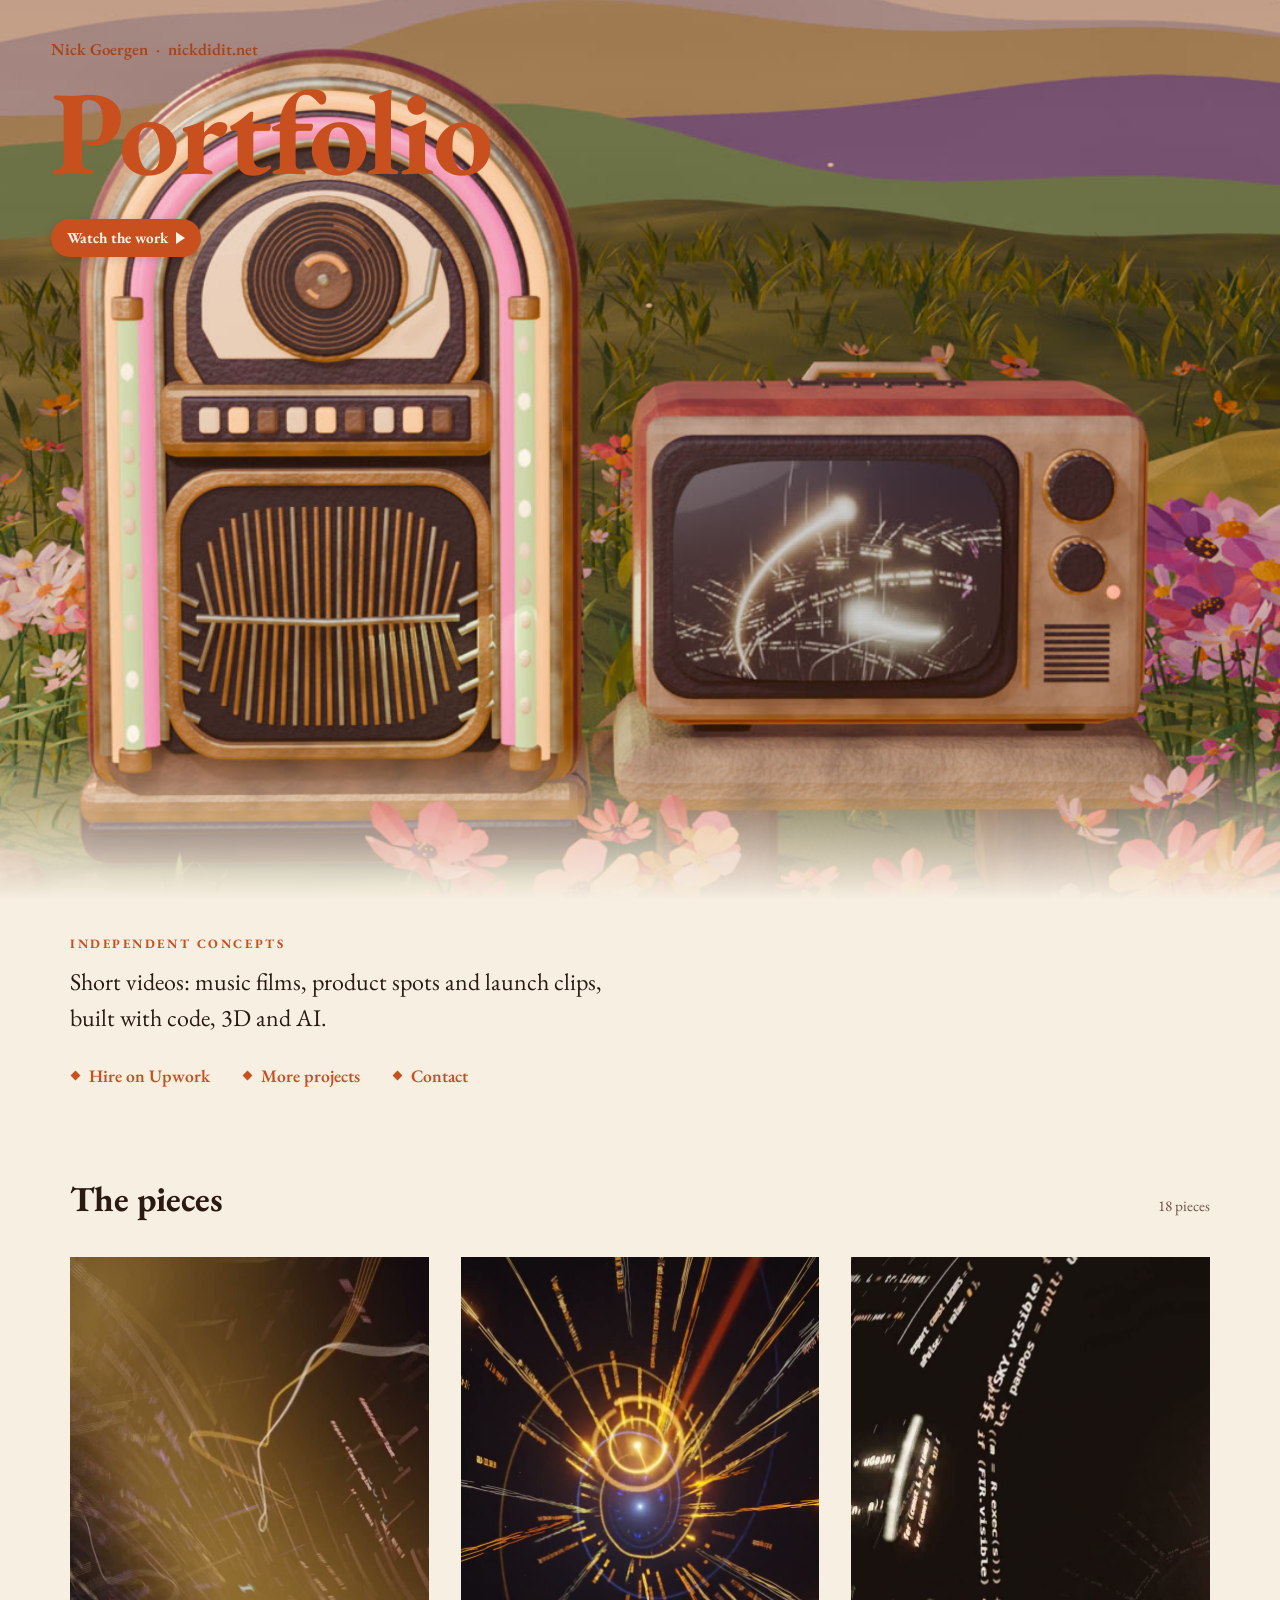
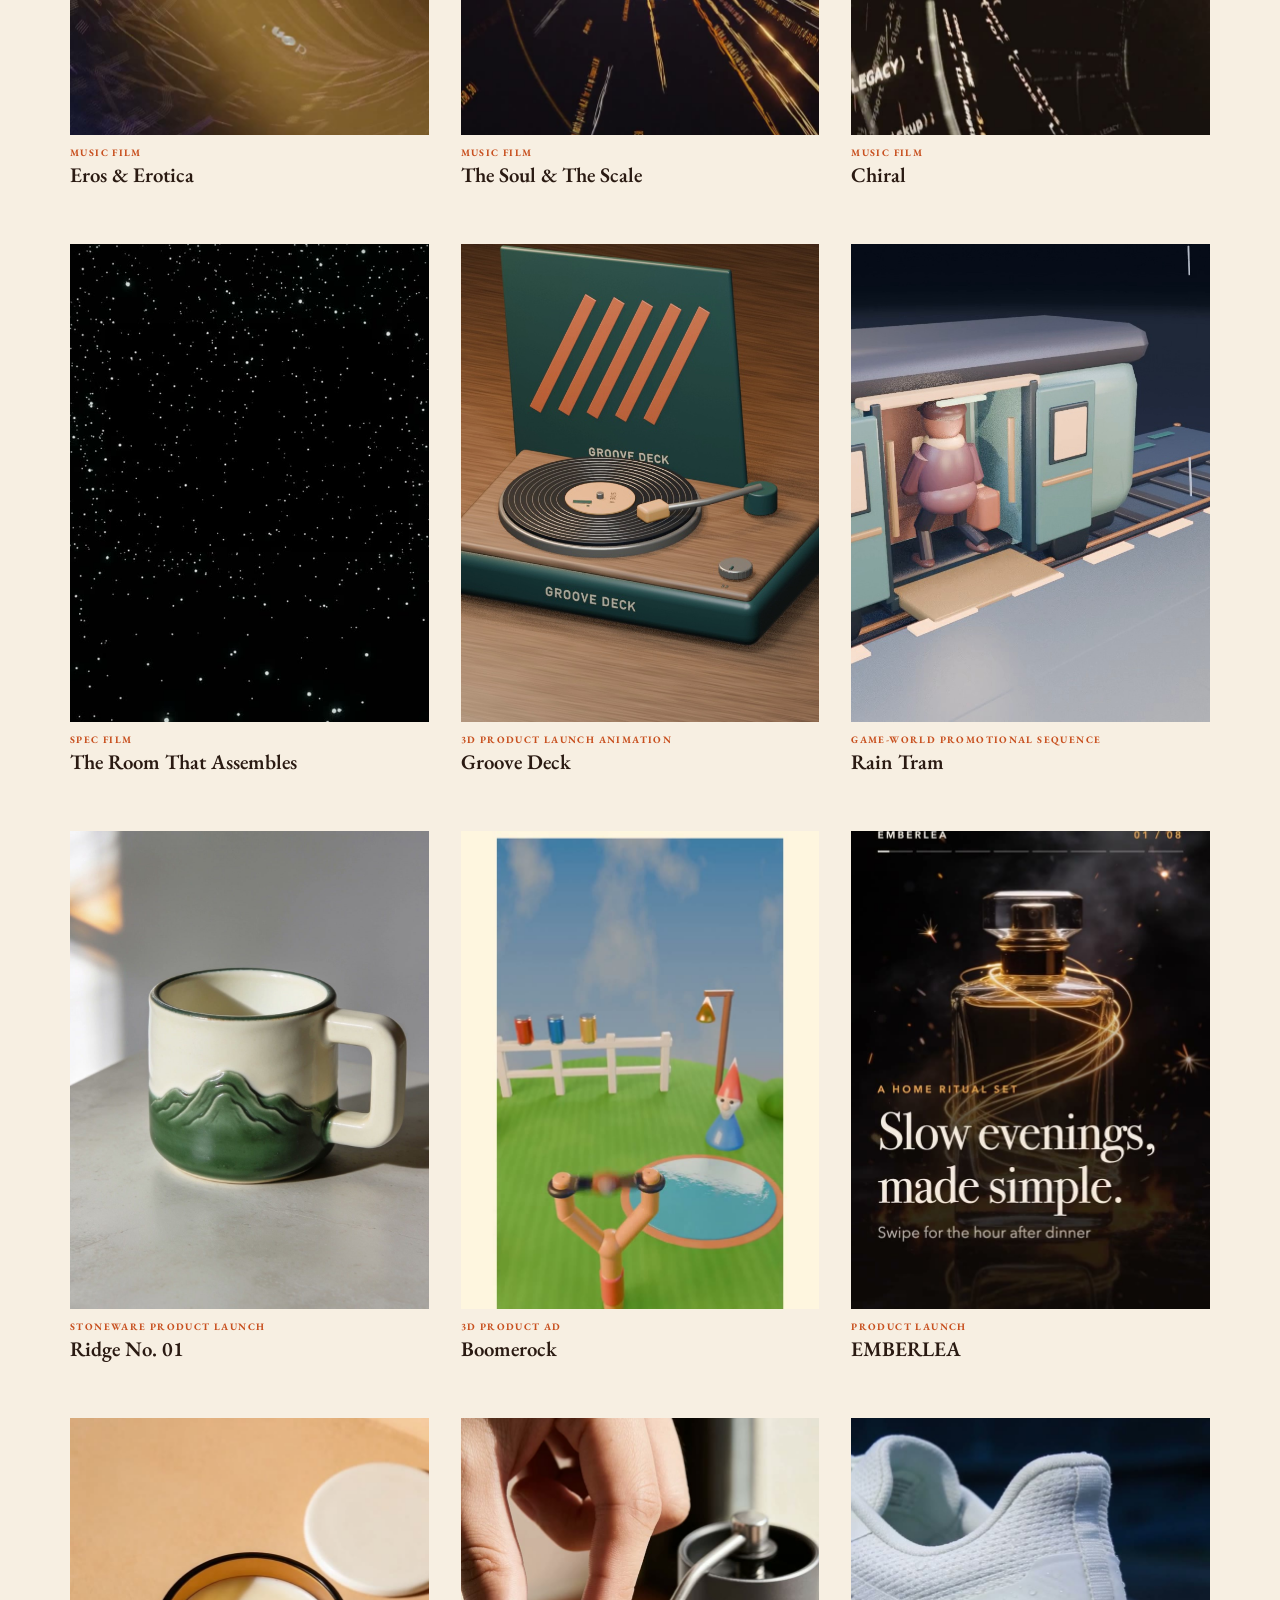
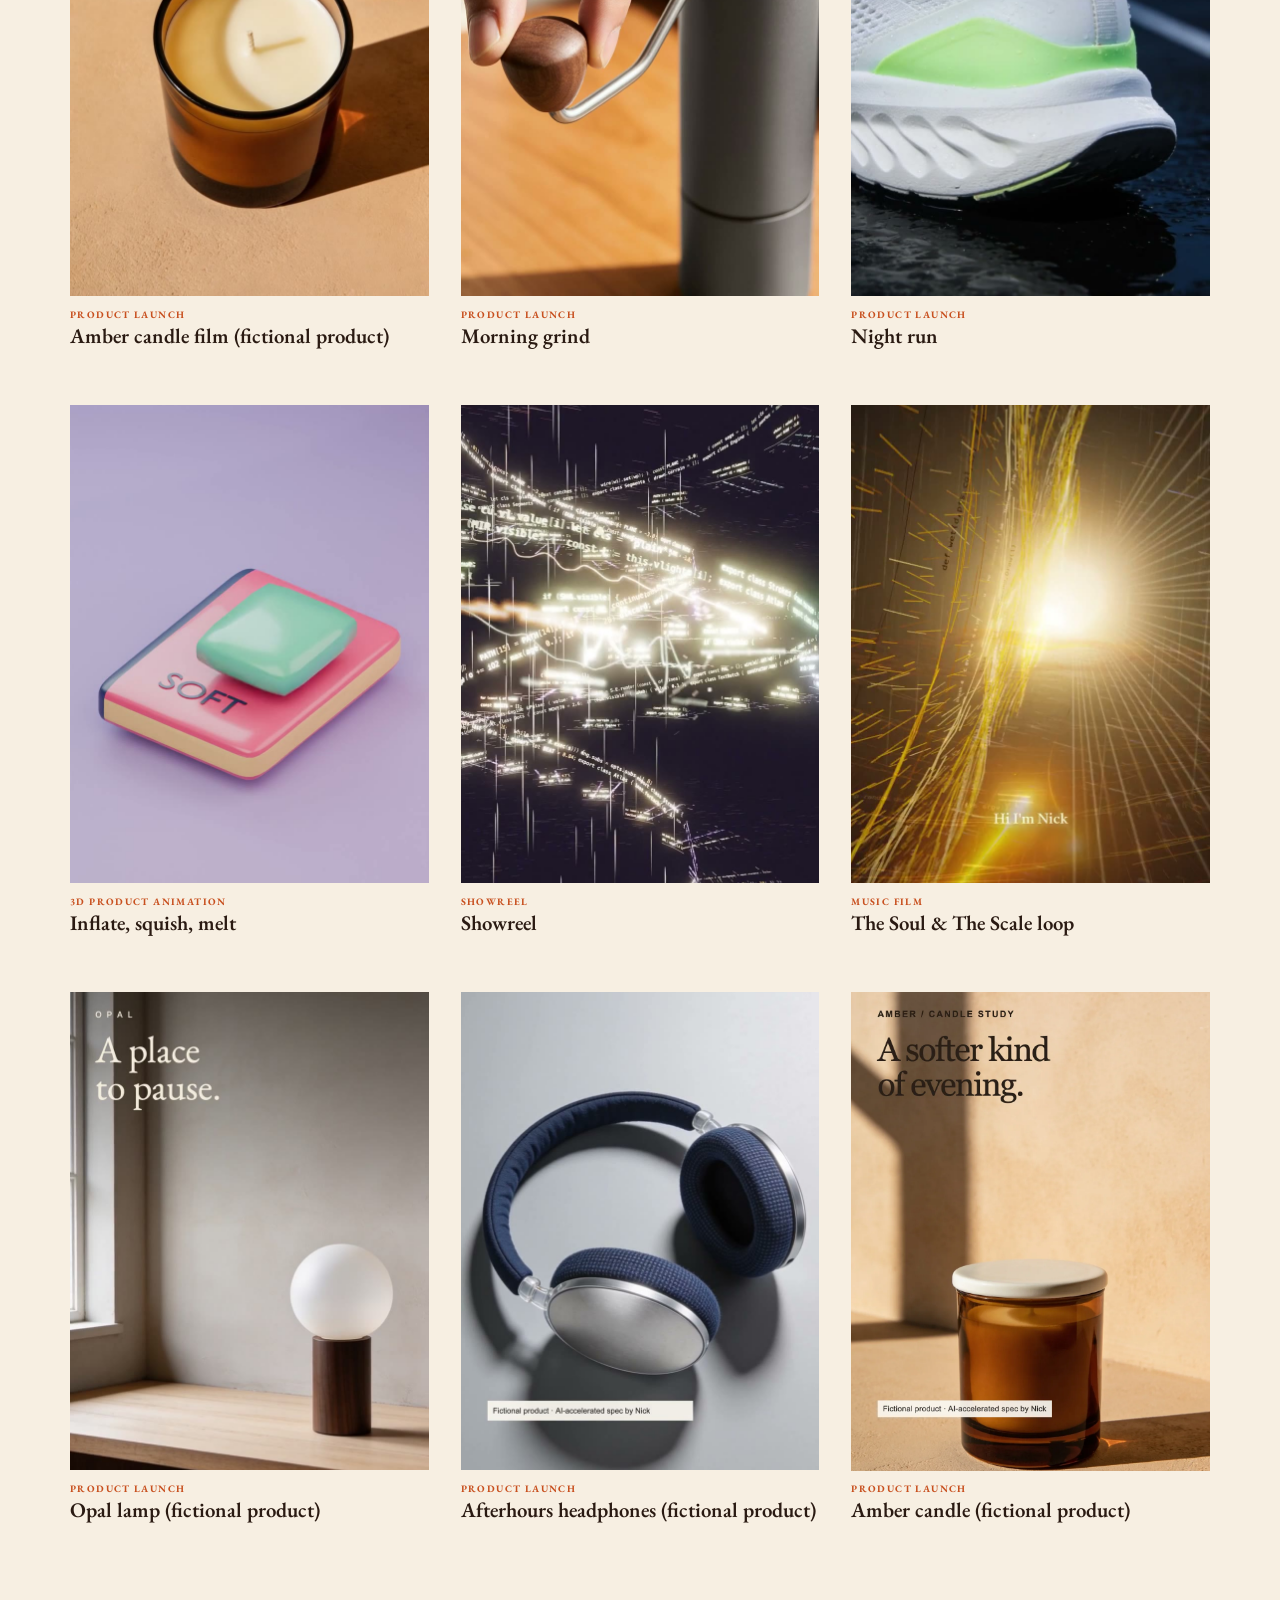
==== commit ea5506c4: "Add search and sharing metadata to the video portfolio" ====
--- a/index.html
+++ b/index.html
@@ -3,8 +3,84 @@
 <head>
   <meta charset="utf-8">
   <meta name="viewport" content="width=device-width, initial-scale=1">
-  <meta name="description" content="Short videos by Nick Goergen: music films, product spots and launch clips.">
-  <title>Portfolio · Nick Goergen</title>
+  <meta name="description" content="Watch Nick Goergen’s motion design portfolio: short product ads, launch videos and music films made with code, 3D animation and AI.">
+  <title>Nick Goergen | Product Ads, Launch Videos and Music Films</title>
+  <link rel="canonical" href="https://port.nickdidit.net/">
+  <meta property="og:type" content="website">
+  <meta property="og:url" content="https://port.nickdidit.net/">
+  <meta property="og:title" content="Nick Goergen | Product Ads, Launch Videos and Music Films">
+  <meta property="og:description" content="Watch Nick Goergen’s motion design portfolio: short product ads, launch videos and music films made with code, 3D animation and AI.">
+  <meta property="og:image" content="https://port.nickdidit.net/scene/poster.jpg">
+  <meta property="og:image:alt" content="Garden scene from Nick Goergen’s portfolio">
+  <meta name="twitter:card" content="summary_large_image">
+  <meta name="twitter:title" content="Nick Goergen | Product Ads, Launch Videos and Music Films">
+  <meta name="twitter:description" content="Watch Nick Goergen’s motion design portfolio: short product ads, launch videos and music films made with code, 3D animation and AI.">
+  <meta name="twitter:image" content="https://port.nickdidit.net/scene/poster.jpg">
+  <meta name="twitter:image:alt" content="Garden scene from Nick Goergen’s portfolio">
+  <script type="application/ld+json">
+  {
+    "@context": "https://schema.org",
+    "@graph": [
+      {
+        "@type": "WebSite",
+        "@id": "https://port.nickdidit.net/#site",
+        "name": "Nick Goergen | Product Ads, Launch Videos and Music Films",
+        "url": "https://port.nickdidit.net/",
+        "publisher": {
+          "@id": "https://port.nickdidit.net/#nick"
+        }
+      },
+      {
+        "@type": "CollectionPage",
+        "@id": "https://port.nickdidit.net/#portfolio",
+        "name": "Nick Goergen | Product Ads, Launch Videos and Music Films",
+        "url": "https://port.nickdidit.net/",
+        "description": "Watch Nick Goergen’s motion design portfolio: short product ads, launch videos and music films made with code, 3D animation and AI.",
+        "isPartOf": {
+          "@id": "https://port.nickdidit.net/#site"
+        },
+        "about": {
+          "@id": "https://port.nickdidit.net/#nick"
+        }
+      },
+      {
+        "@type": "Person",
+        "@id": "https://port.nickdidit.net/#nick",
+        "name": "Nick Goergen",
+        "url": "https://port.nickdidit.net/",
+        "sameAs": [
+          "https://www.upwork.com/freelancers/~016a59fef2b0e52da1",
+          "https://www.youtube.com/@soulandthescale",
+          "https://nickdidit.net/about/"
+        ]
+      },
+      {
+        "@type": "Service",
+        "name": "Short product ads",
+        "provider": {
+          "@id": "https://port.nickdidit.net/#nick"
+        },
+        "url": "https://port.nickdidit.net/#pieces"
+      },
+      {
+        "@type": "Service",
+        "name": "Launch videos",
+        "provider": {
+          "@id": "https://port.nickdidit.net/#nick"
+        },
+        "url": "https://port.nickdidit.net/#pieces"
+      },
+      {
+        "@type": "Service",
+        "name": "Music films",
+        "provider": {
+          "@id": "https://port.nickdidit.net/#nick"
+        },
+        "url": "https://port.nickdidit.net/#pieces"
+      }
+    ]
+  }
+  </script>
   <link rel="icon" href="data:,">
   <link rel="preload" href="media/fonts/eb-garamond-latin-wght-normal.woff2" as="font" type="font/woff2" crossorigin>
   <link rel="stylesheet" href="spec-reel.css">
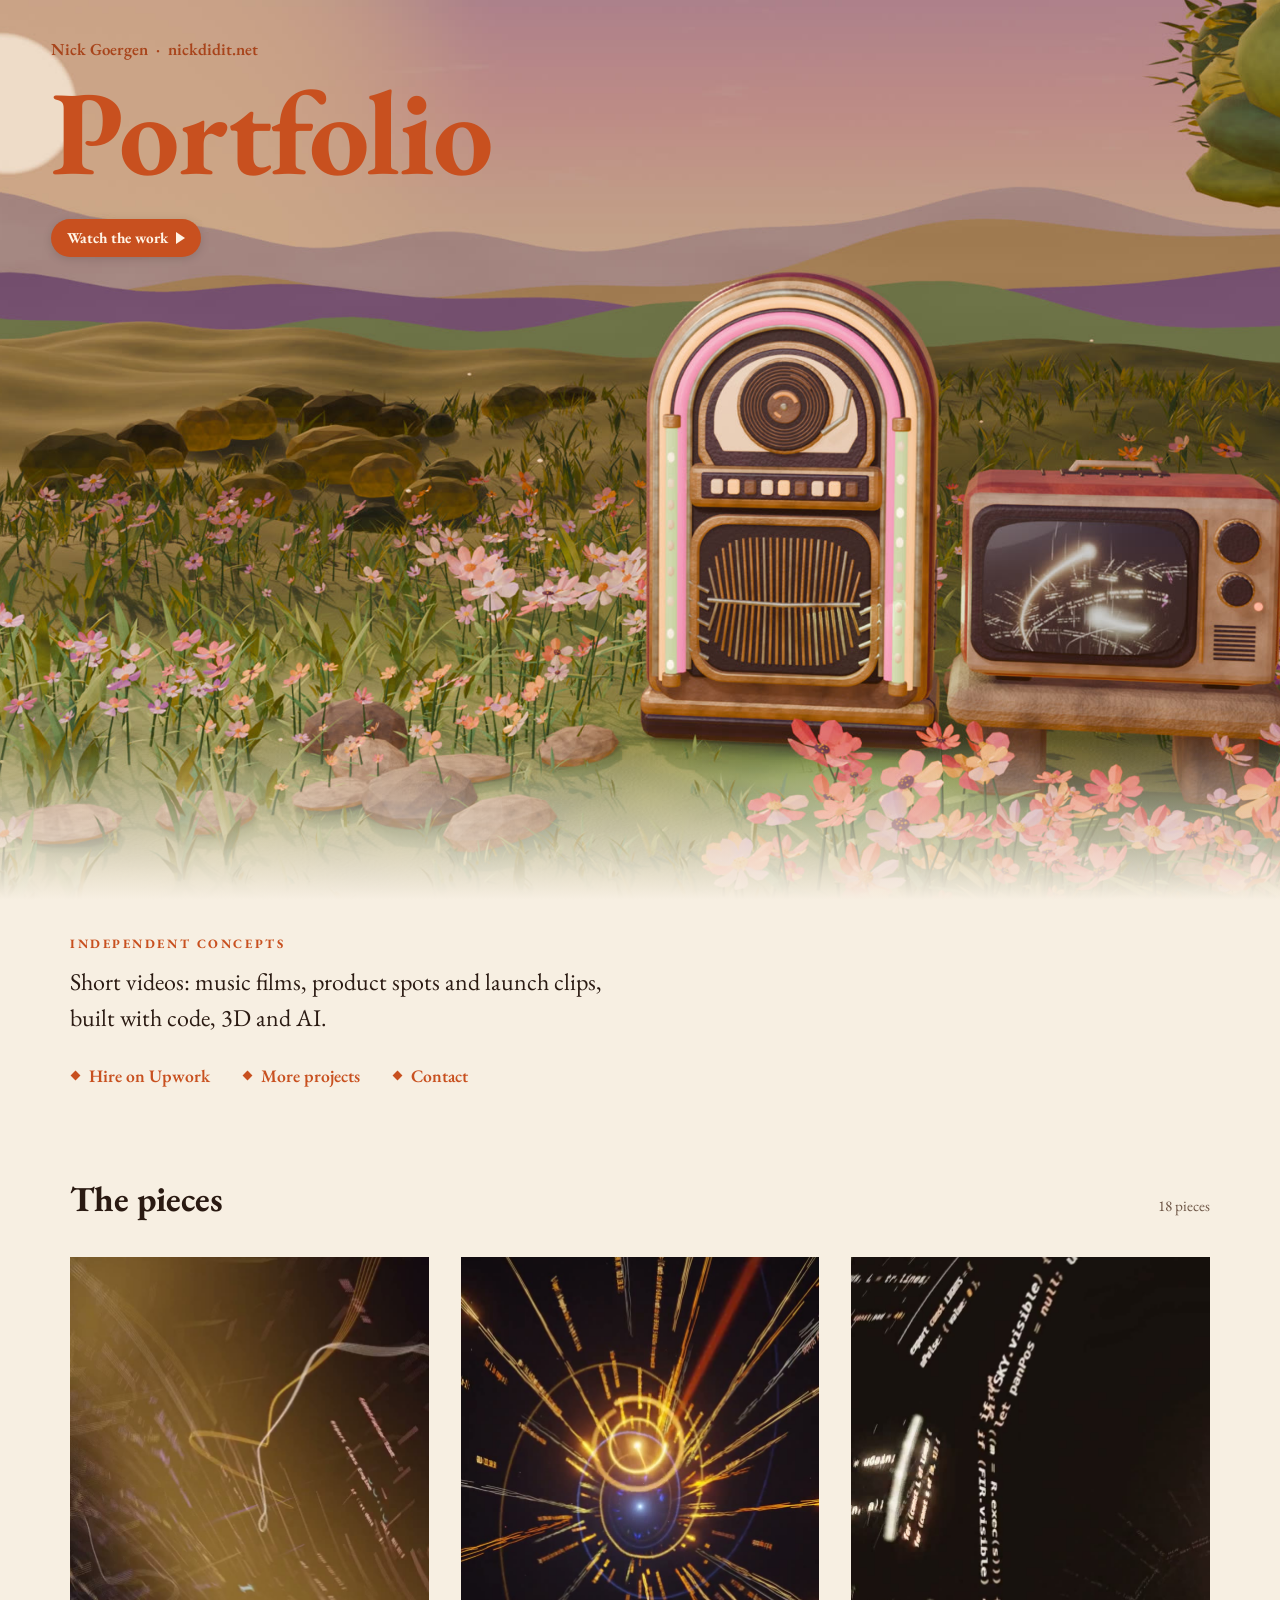
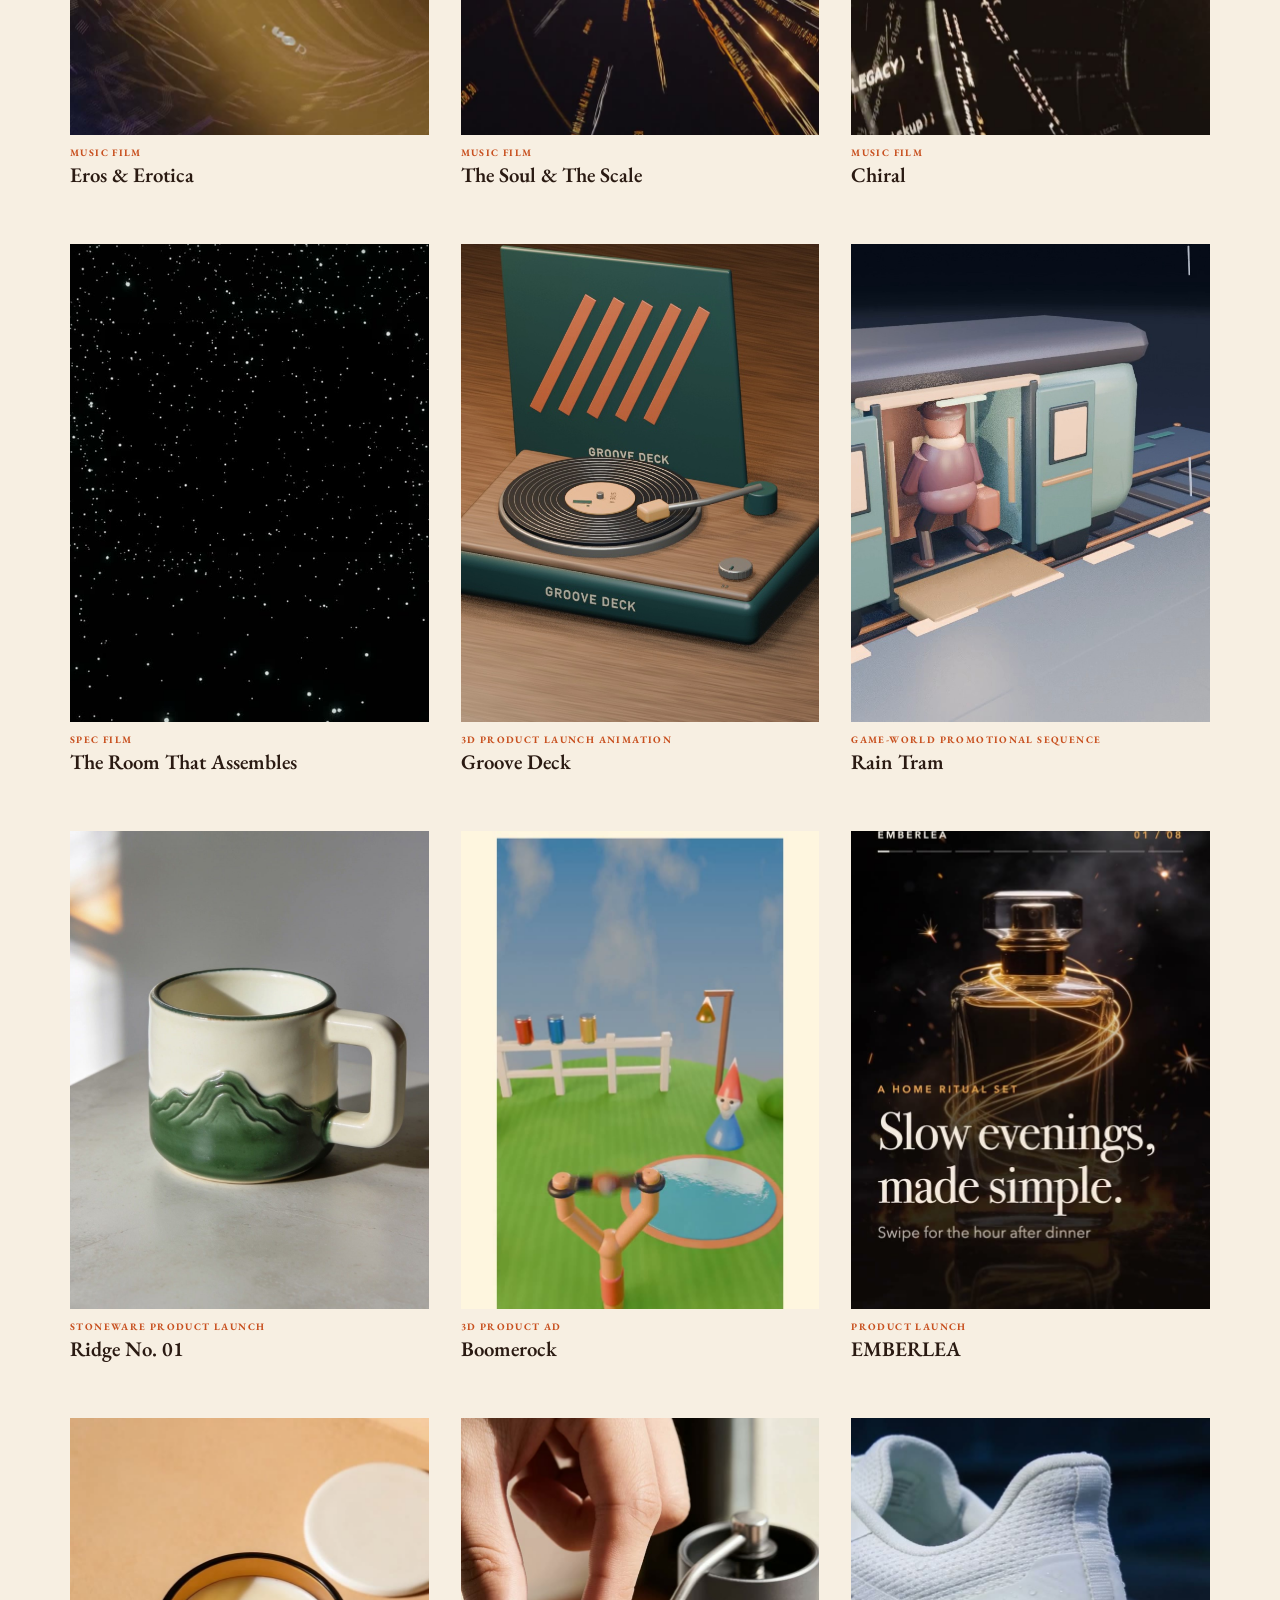
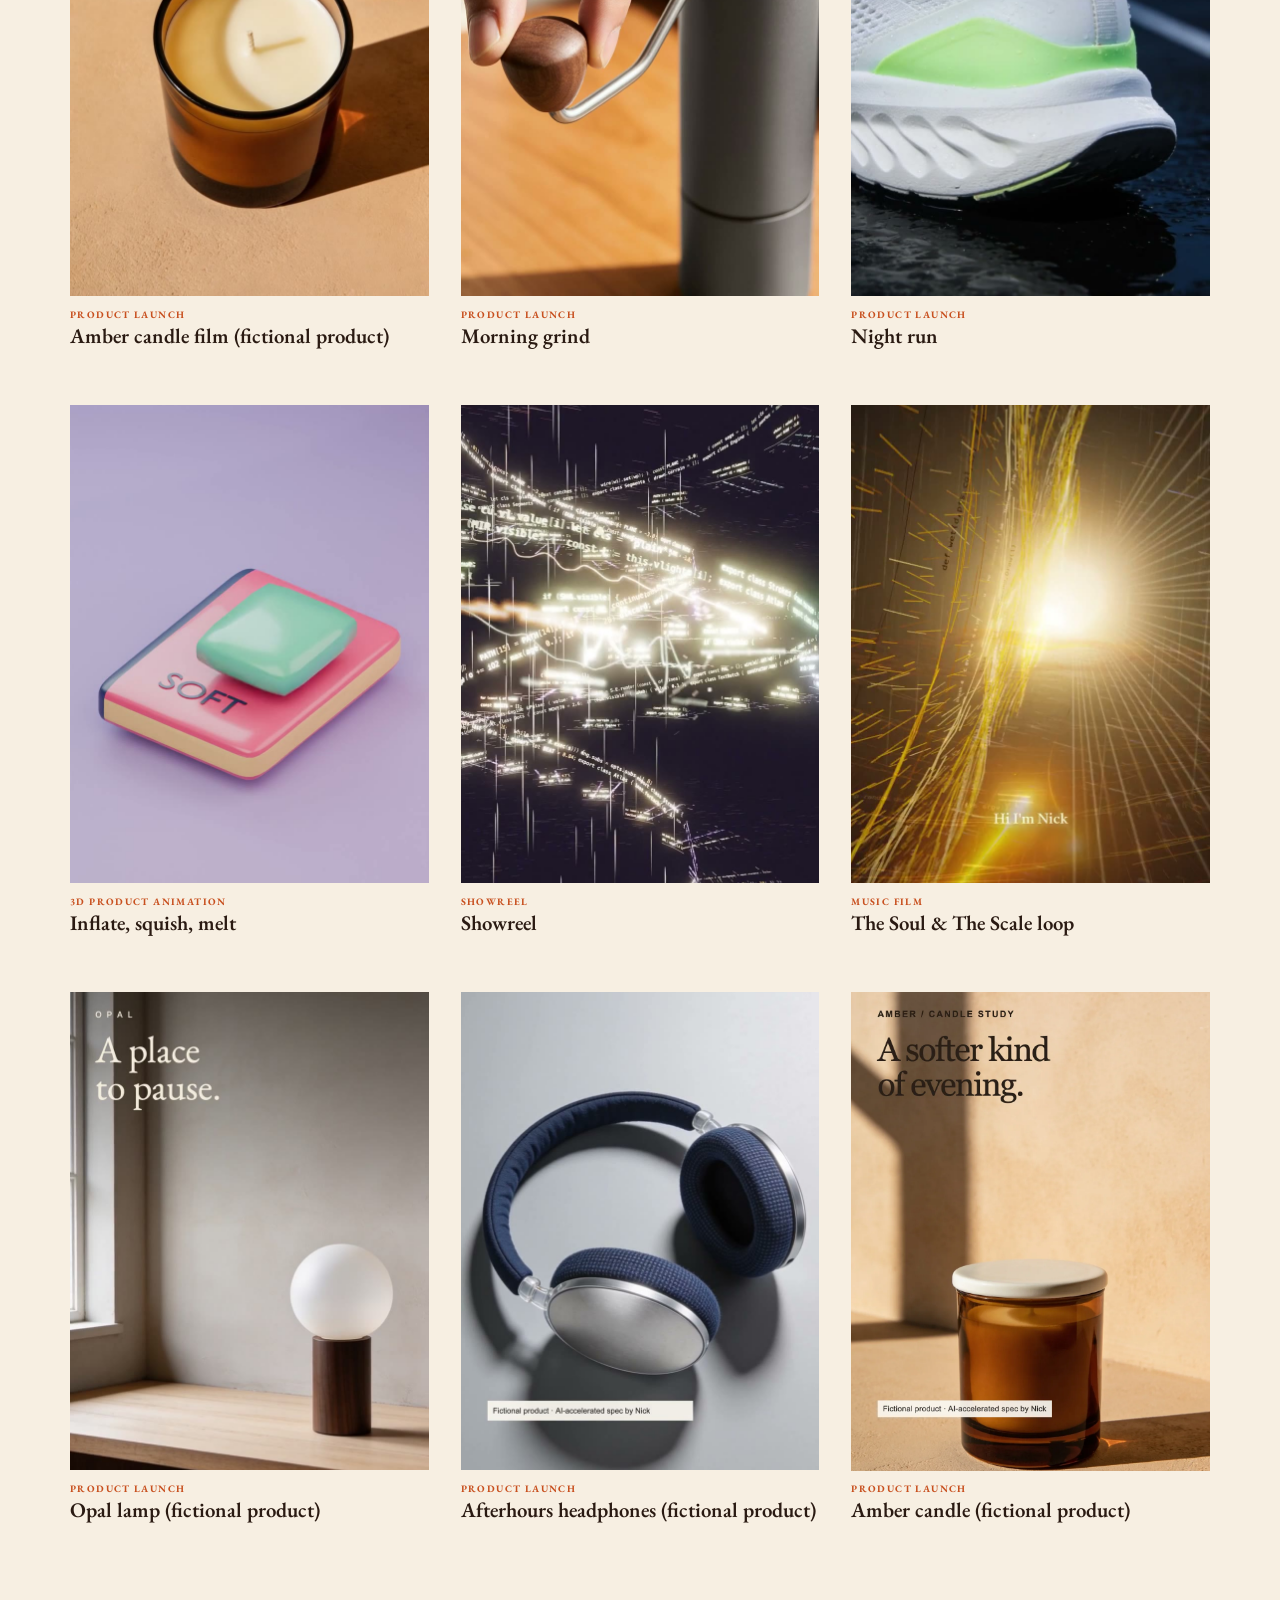
==== commit 6a363ad9: "Portfolio contact: nick@nickdidit.net Co-Authored-By: Claude Sonnet 5.5 <noreply@anthropic.com>" ====
--- a/index.html
+++ b/index.html
@@ -107,7 +107,7 @@
       <p class="links">
         <a class="contact" href="https://www.upwork.com/freelancers/~016a59fef2b0e52da1" target="_blank" rel="noopener">Hire on Upwork</a>
         <a class="contact" href="https://nickdidit.net/" target="_blank" rel="noopener">More projects</a>
-        <a class="contact" href="mailto:NickOnLocation@proton.me">Contact</a>
+        <a class="contact" href="mailto:nick@nickdidit.net">Contact</a>
       </p>
     </section>
     <section aria-labelledby="work-heading" id="pieces" tabindex="-1">
@@ -117,7 +117,7 @@
       </div>
       <p id="load-status" class="small" role="status">Loading the work…</p>
       <div id="piece-grid" class="piece-grid"></div>
-      <noscript><p>Enable JavaScript to view this collection. You can also <a href="mailto:NickOnLocation@proton.me">contact Nick</a> for samples.</p></noscript>
+      <noscript><p>Enable JavaScript to view this collection. You can also <a href="mailto:nick@nickdidit.net">contact Nick</a> for samples.</p></noscript>
     </section>
   </main>
 
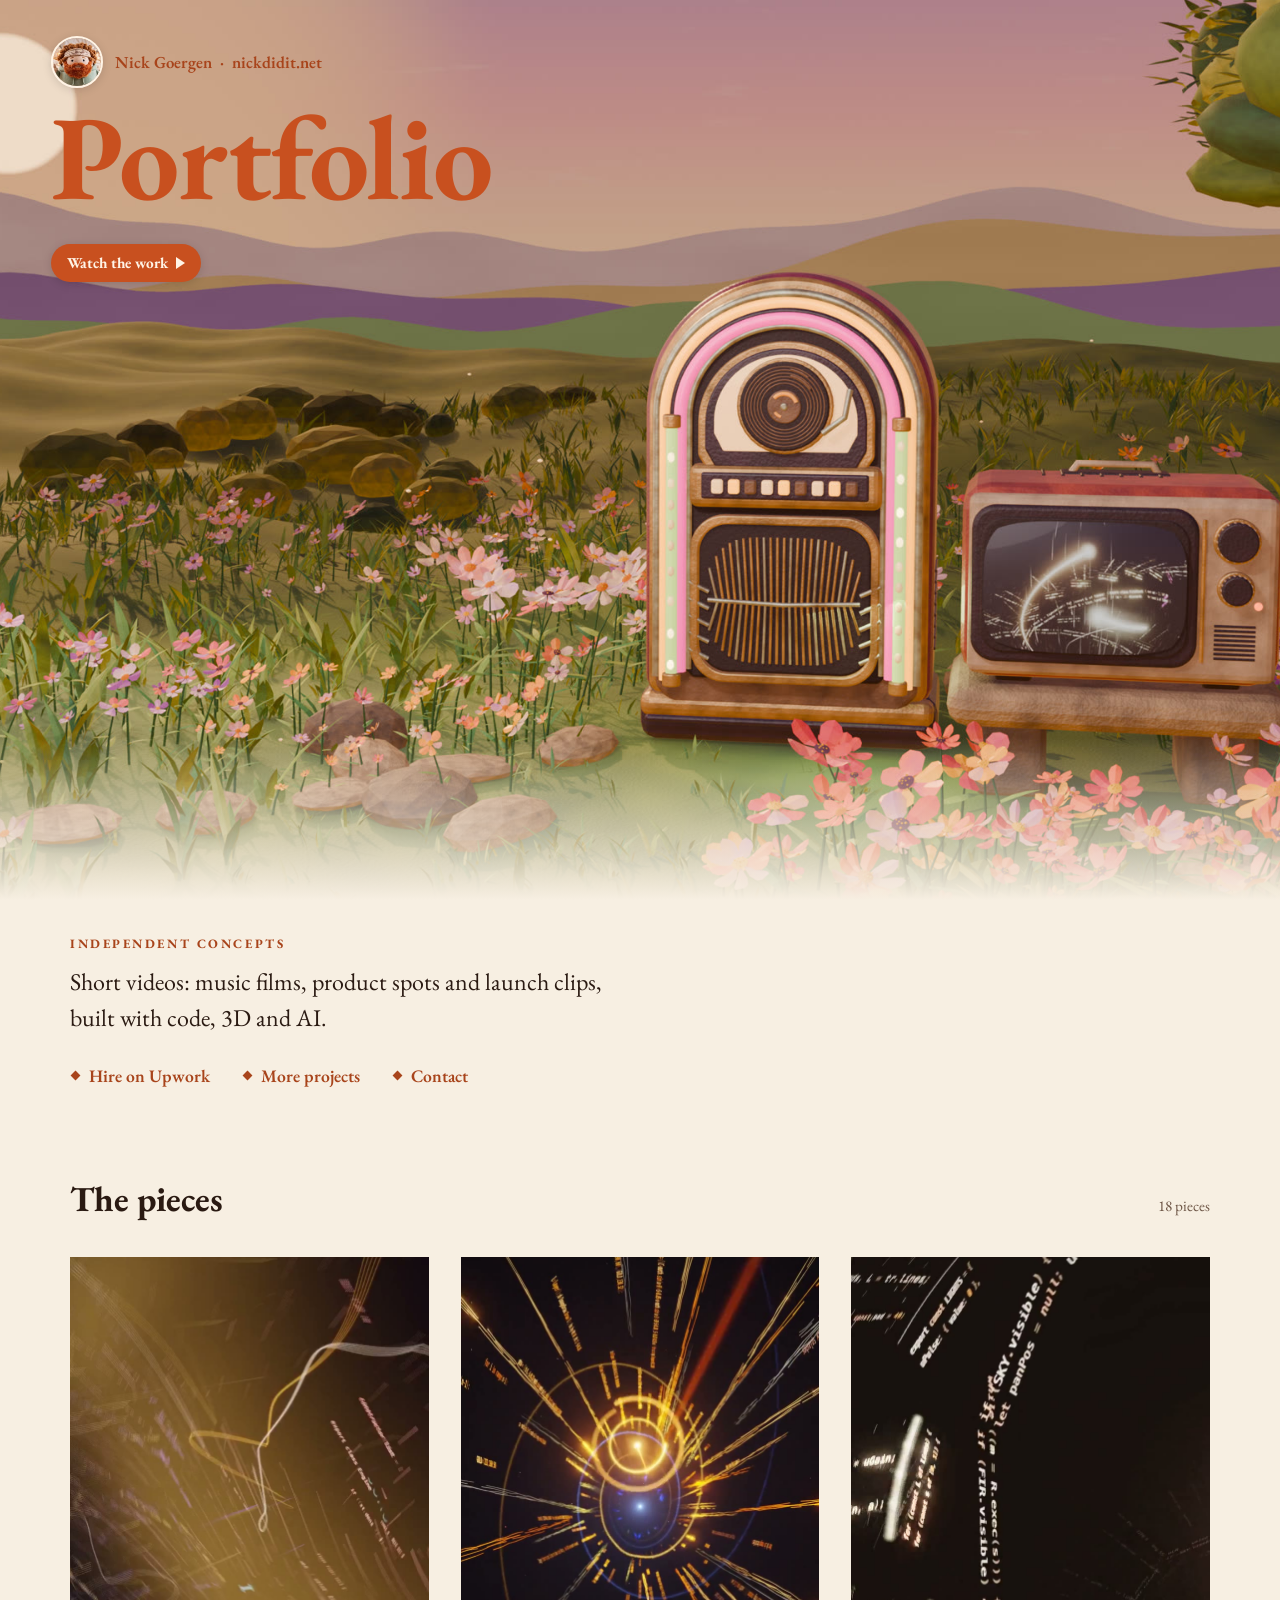
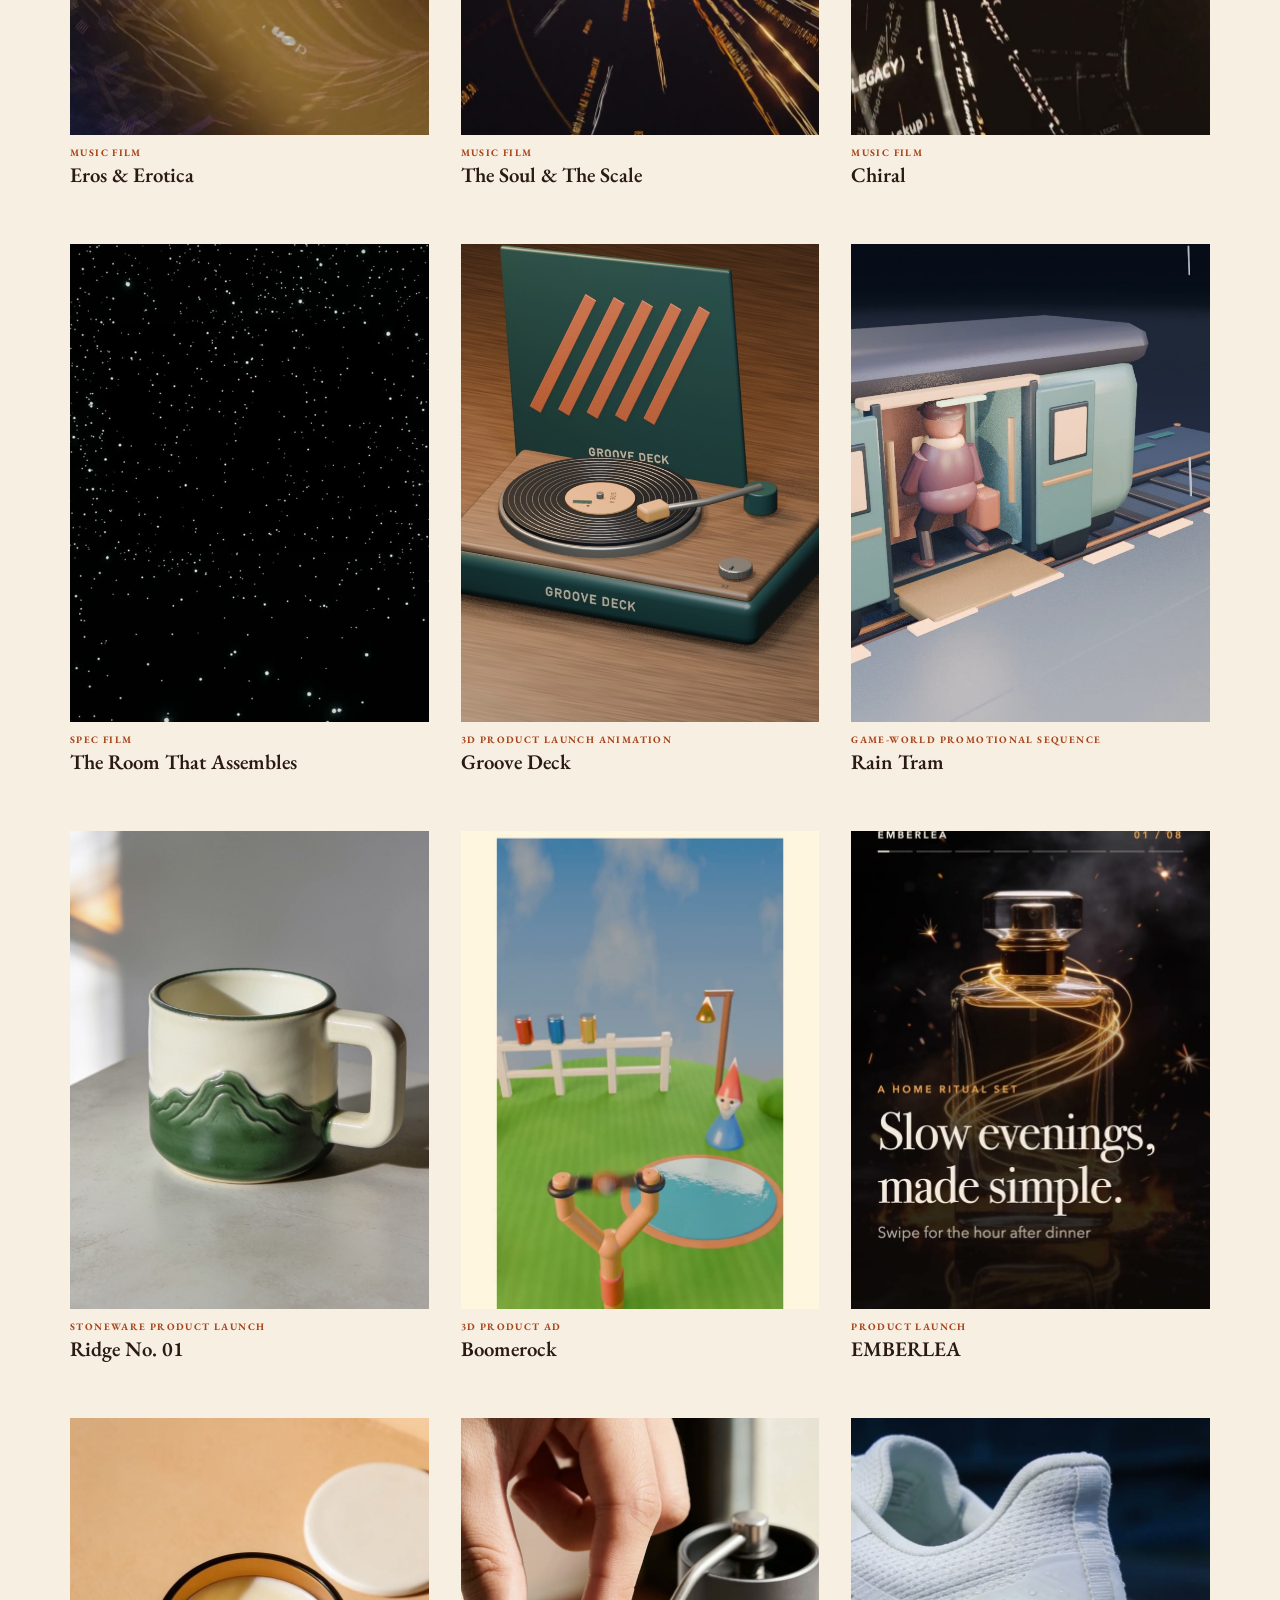
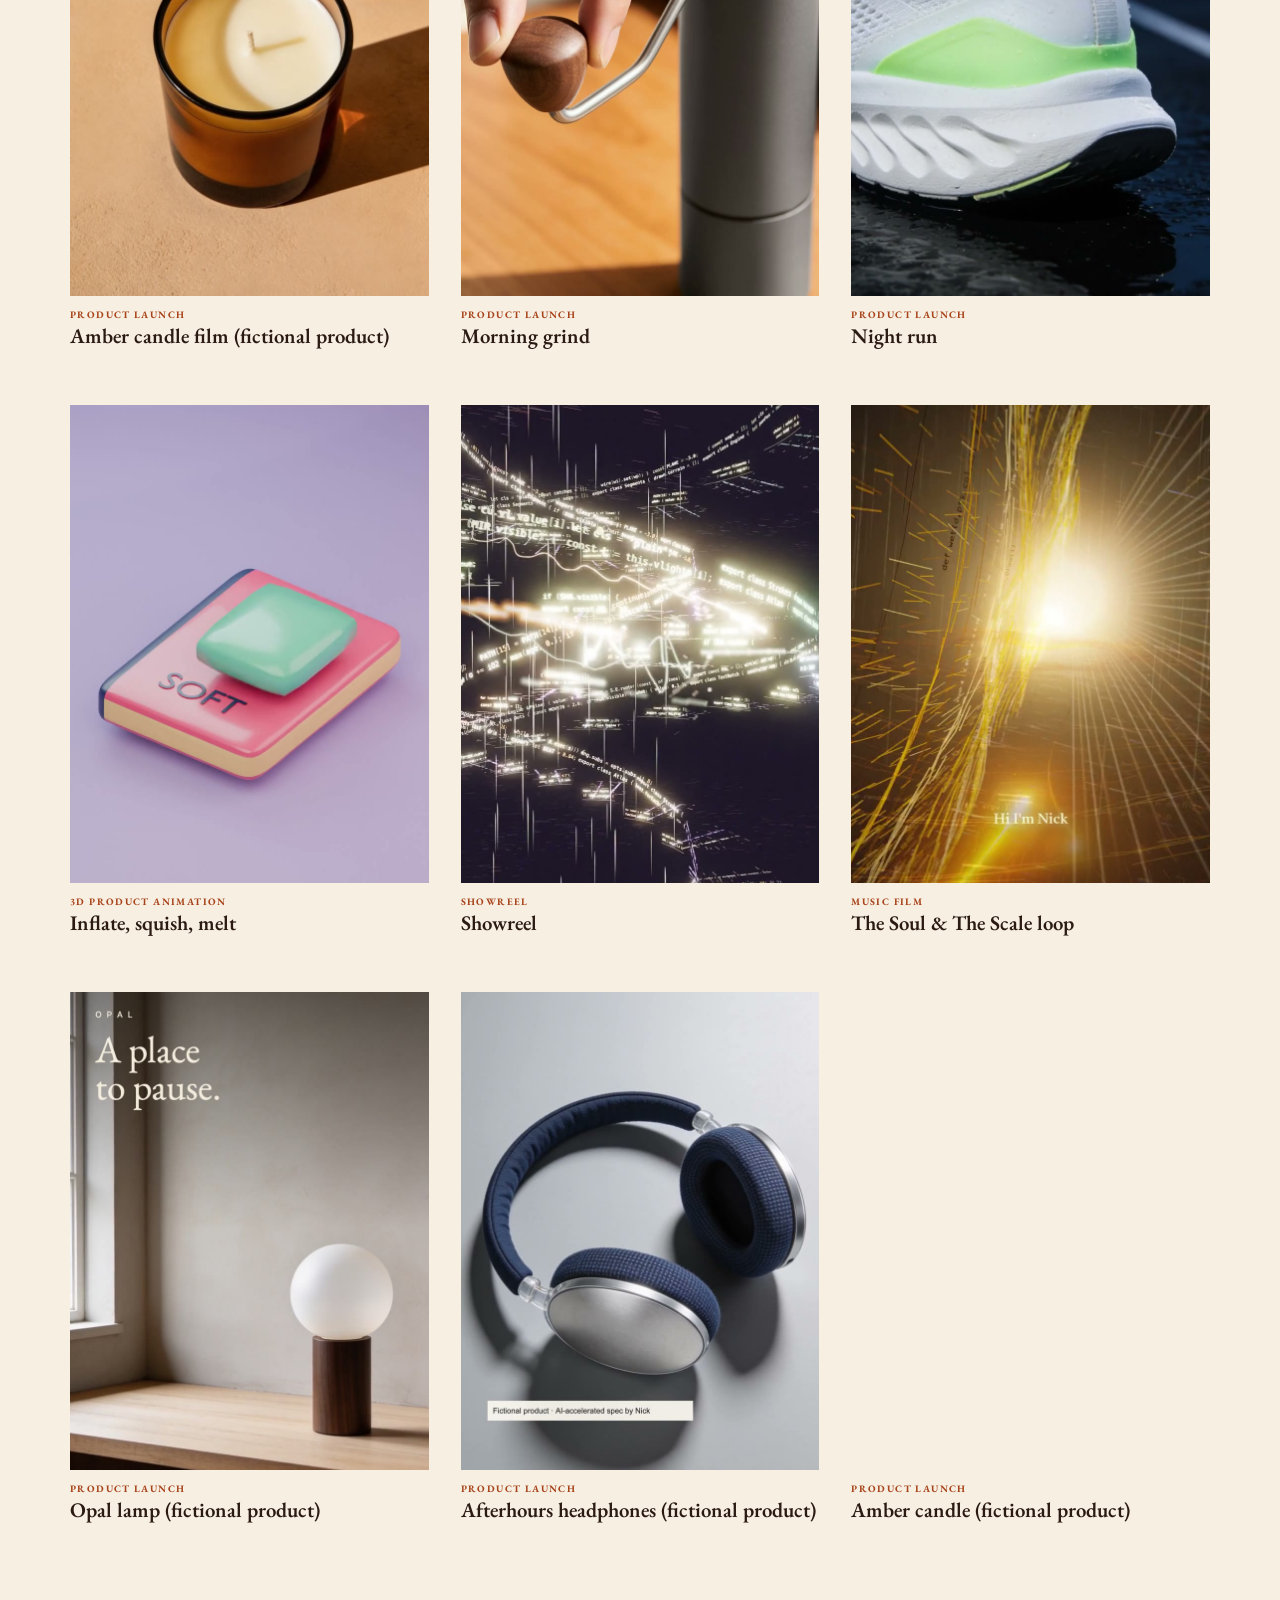
==== commit bc3f9ea3: "Publish 18 public pieces" ====
--- a/index.html
+++ b/index.html
@@ -2,6 +2,7 @@
 <html lang="en">
 <head>
   <meta charset="utf-8">
+  <meta http-equiv="Content-Security-Policy" content="default-src 'self'; img-src 'self' data:; frame-src https://player.vimeo.com; object-src 'none'; base-uri 'self'; form-action 'none'">
   <meta name="viewport" content="width=device-width, initial-scale=1">
   <meta name="description" content="Watch Nick Goergen’s motion design portfolio: short product ads, launch videos and music films made with code, 3D animation and AI.">
   <title>Nick Goergen | Product Ads, Launch Videos and Music Films</title>
@@ -48,6 +49,7 @@
         "@id": "https://port.nickdidit.net/#nick",
         "name": "Nick Goergen",
         "url": "https://port.nickdidit.net/",
+        "image": "https://port.nickdidit.net/avatar.jpg",
         "sameAs": [
           "https://www.upwork.com/freelancers/~016a59fef2b0e52da1",
           "https://www.youtube.com/@soulandthescale",
@@ -95,7 +97,7 @@
       <button id="tv" class="tv-hotspot" type="button" aria-label="Open the viewer and watch the work" hidden><span>Watch</span></button>
     </div>
     <div class="hero-copy">
-      <p class="byline">Nick Goergen <span aria-hidden="true">·</span> <a href="https://nickdidit.net/">nickdidit.net</a></p>
+      <p class="byline"><img class="avatar" src="avatar.jpg" alt="" width="52" height="52" decoding="async">Nick Goergen <span aria-hidden="true">·</span> <a href="https://nickdidit.net/">nickdidit.net</a></p>
       <h1>Portfolio</h1>
       <button id="open-viewer" class="cta" type="button">Watch the work <span class="tri" aria-hidden="true"></span></button>
     </div>
--- a/spec-reel.css
+++ b/spec-reel.css
@@ -2,7 +2,7 @@
 @font-face{font-family:"EB Garamond";font-style:normal;font-weight:400 800;font-display:swap;src:url("media/fonts/eb-garamond-latin-wght-normal.woff2") format("woff2")}
 :root{
   --ground:#F7EFE2;--ink:#2A1A12;--muted:#6E5646;--rule:#E2CDB4;
-  --ember:#C8501F;--amber:#E39A2A;--gold:#F2C14E;--leaf:#6F7F2E;--violet:#7B4B8C;
+  --ember:#A8441B;--amber:#E39A2A;--gold:#F2C14E;--leaf:#6F7F2E;--violet:#7B4B8C;
   --display:"EB Garamond",Garamond,Georgia,serif;color-scheme:light;
 }
 @media(prefers-color-scheme:dark){:root{--ground:#1A120D;--ink:#F3E6D3;--muted:#BFA48A;--rule:#3B2A1F;--ember:#F07A3E;color-scheme:dark}}
@@ -21,6 +21,8 @@
 .hero-copy{position:absolute;left:max(24px,4vw);top:max(20px,4vh);max-width:40rem;color:#C8501F;z-index:2}
 .hero-copy .byline{color:#A8441B;font-weight:600;font-size:1.05rem}
 .hero-copy .byline a{color:#A8441B}
+.hero-copy .byline{align-items:center}
+.avatar{width:52px;height:52px;border-radius:50%;object-fit:cover;border:2px solid #FFF4E6;box-shadow:0 2px 10px #0002;margin-right:.25rem}
 .hero h1{font-size:clamp(3.6rem,2rem + 7vw,7.5rem);font-weight:700;line-height:.95;margin:.1em 0 .25em;letter-spacing:-.01em}
 .cta{display:inline-flex;align-items:center;gap:8px;min-height:38px;padding:0 16px;border:0;border-radius:999px;background:#C8501F;color:#FFF4E6;font:700 .95rem var(--display);cursor:pointer;box-shadow:0 2px 10px #0002;transition:background .25s,transform .25s}
 .cta:hover{background:#E0702A;transform:translateY(-2px)}
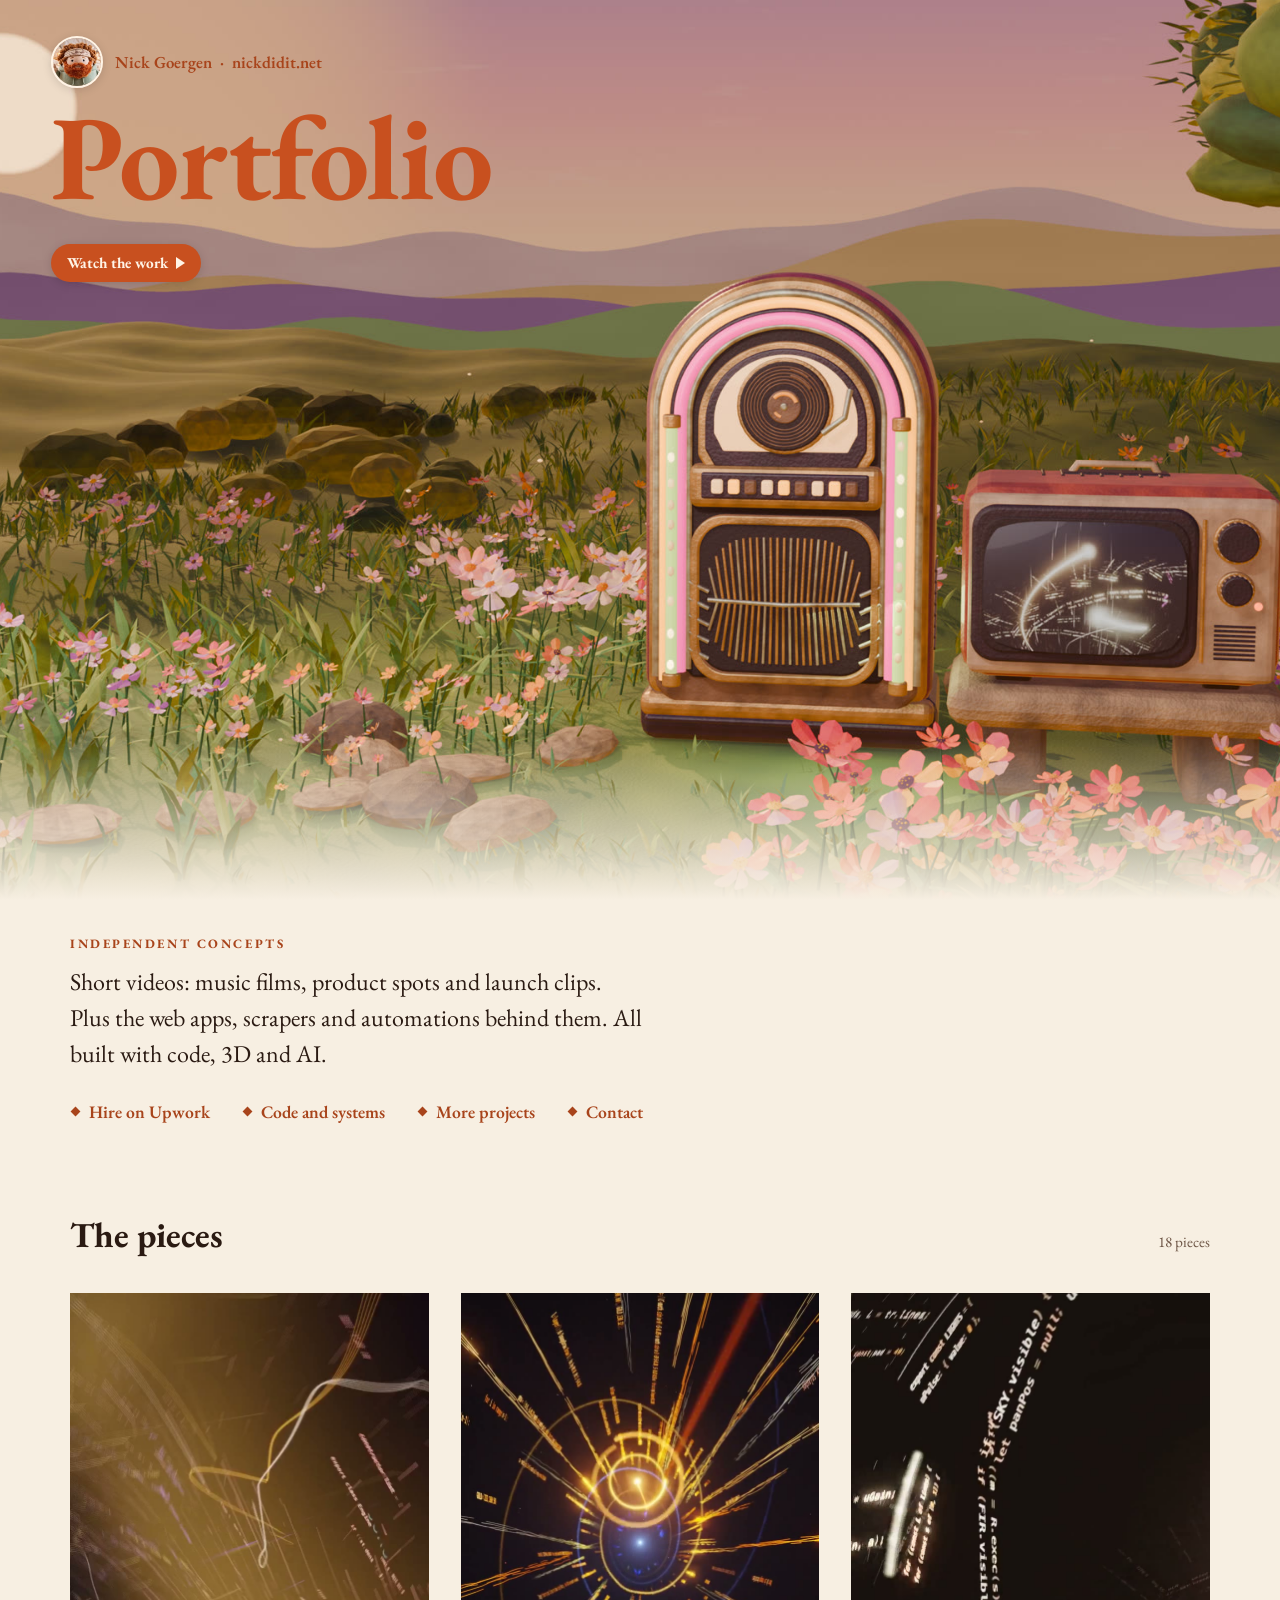
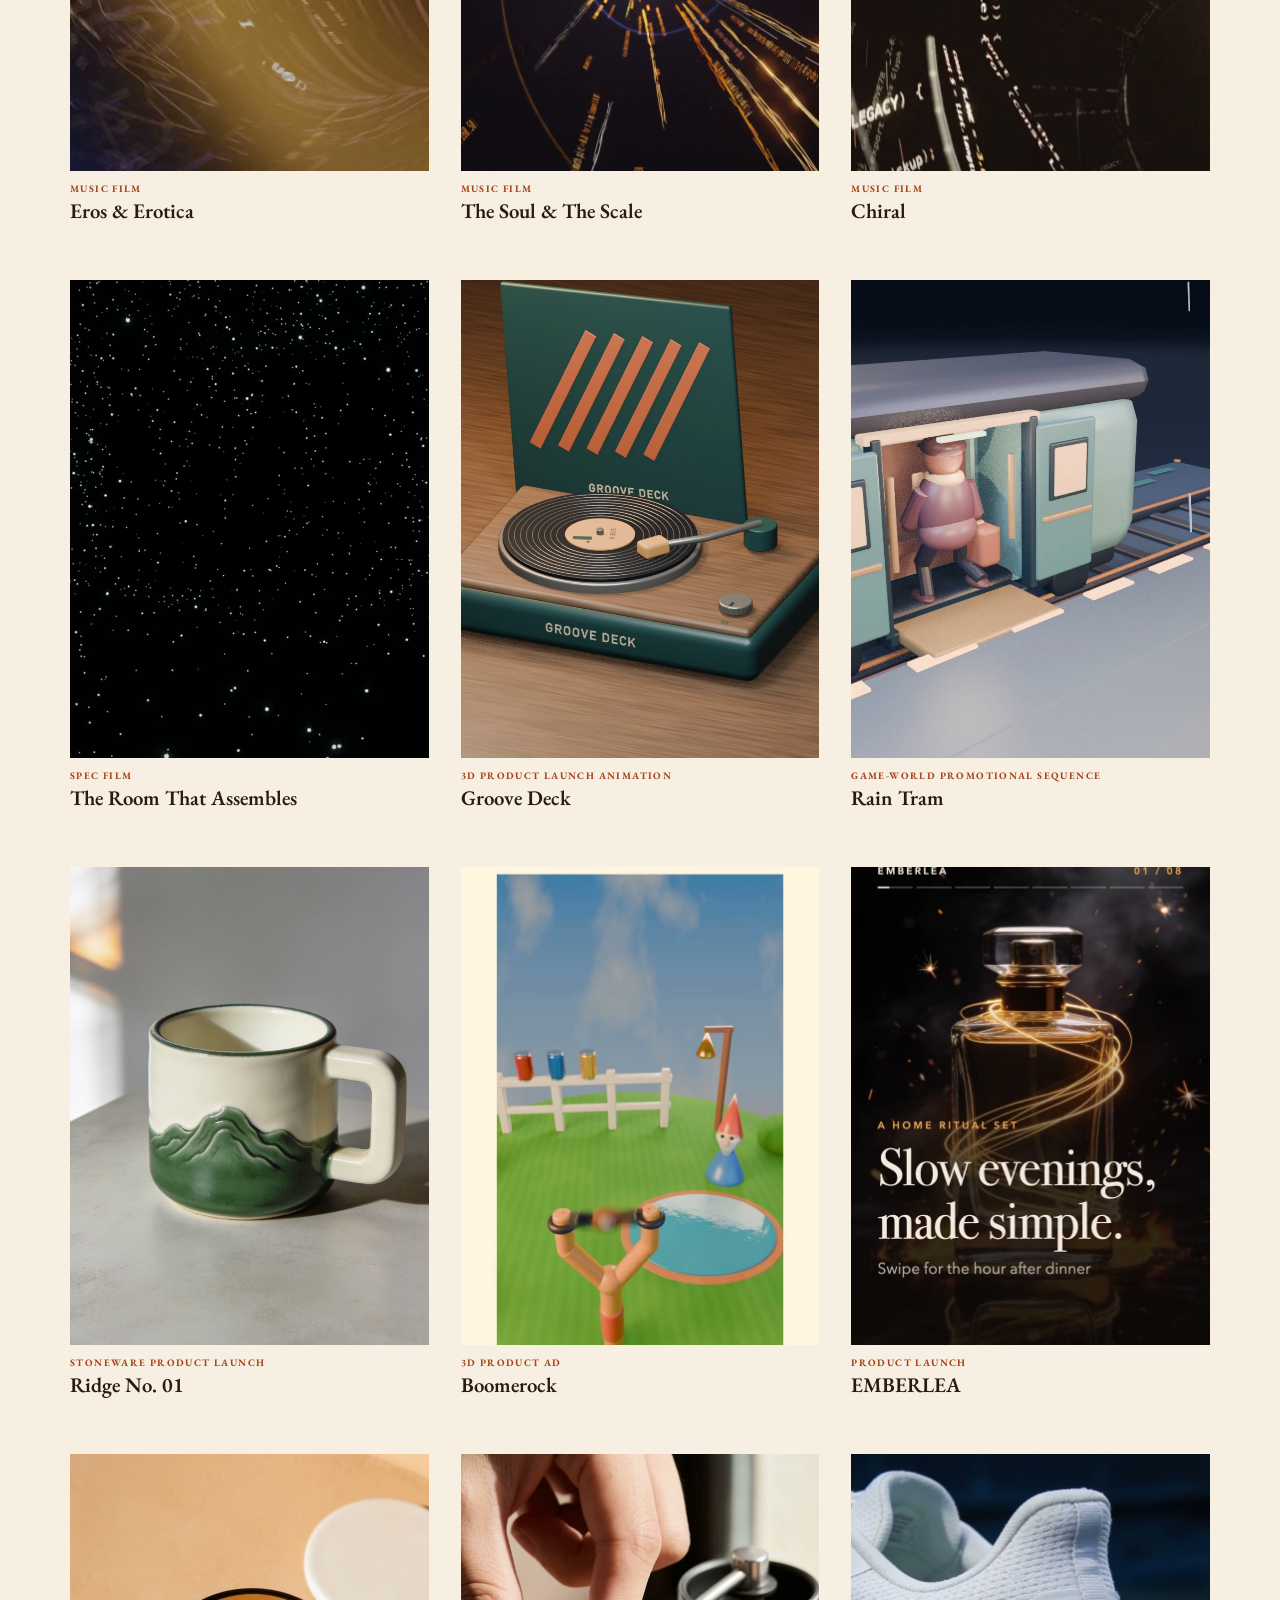
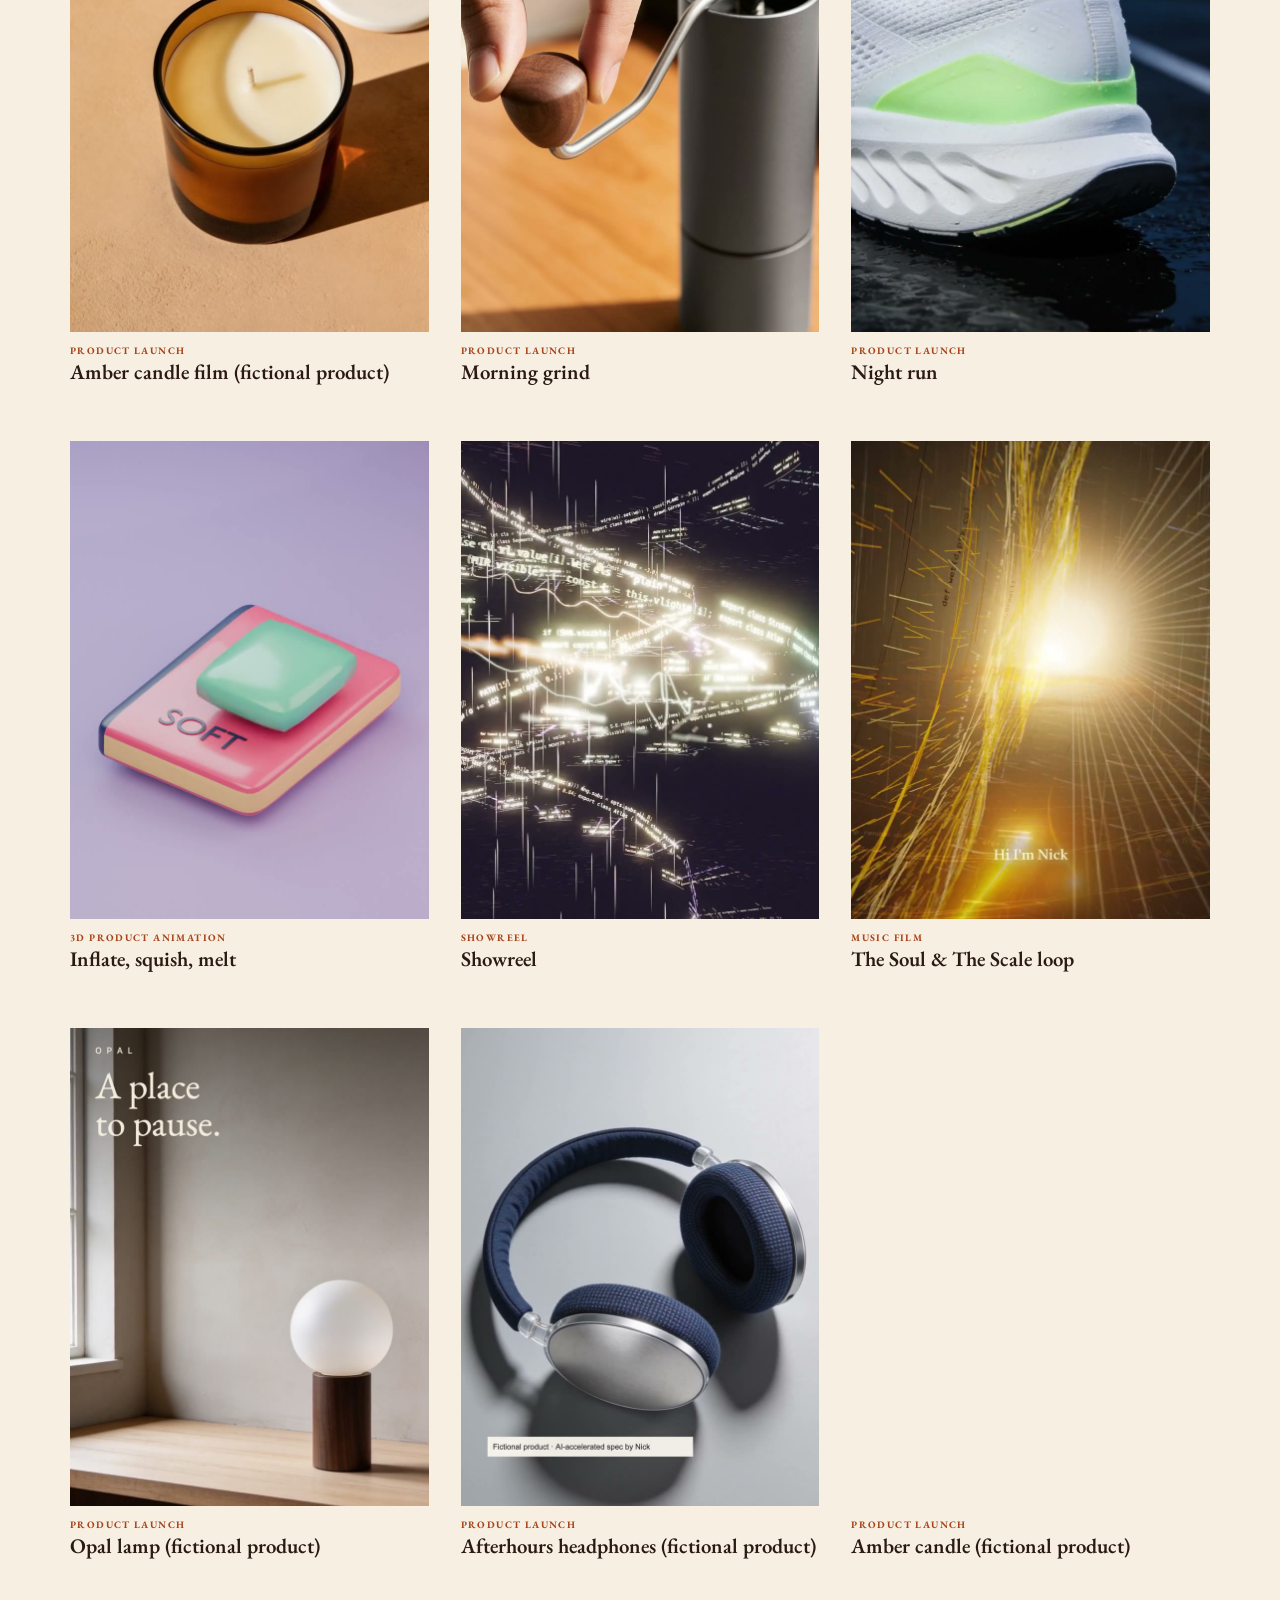
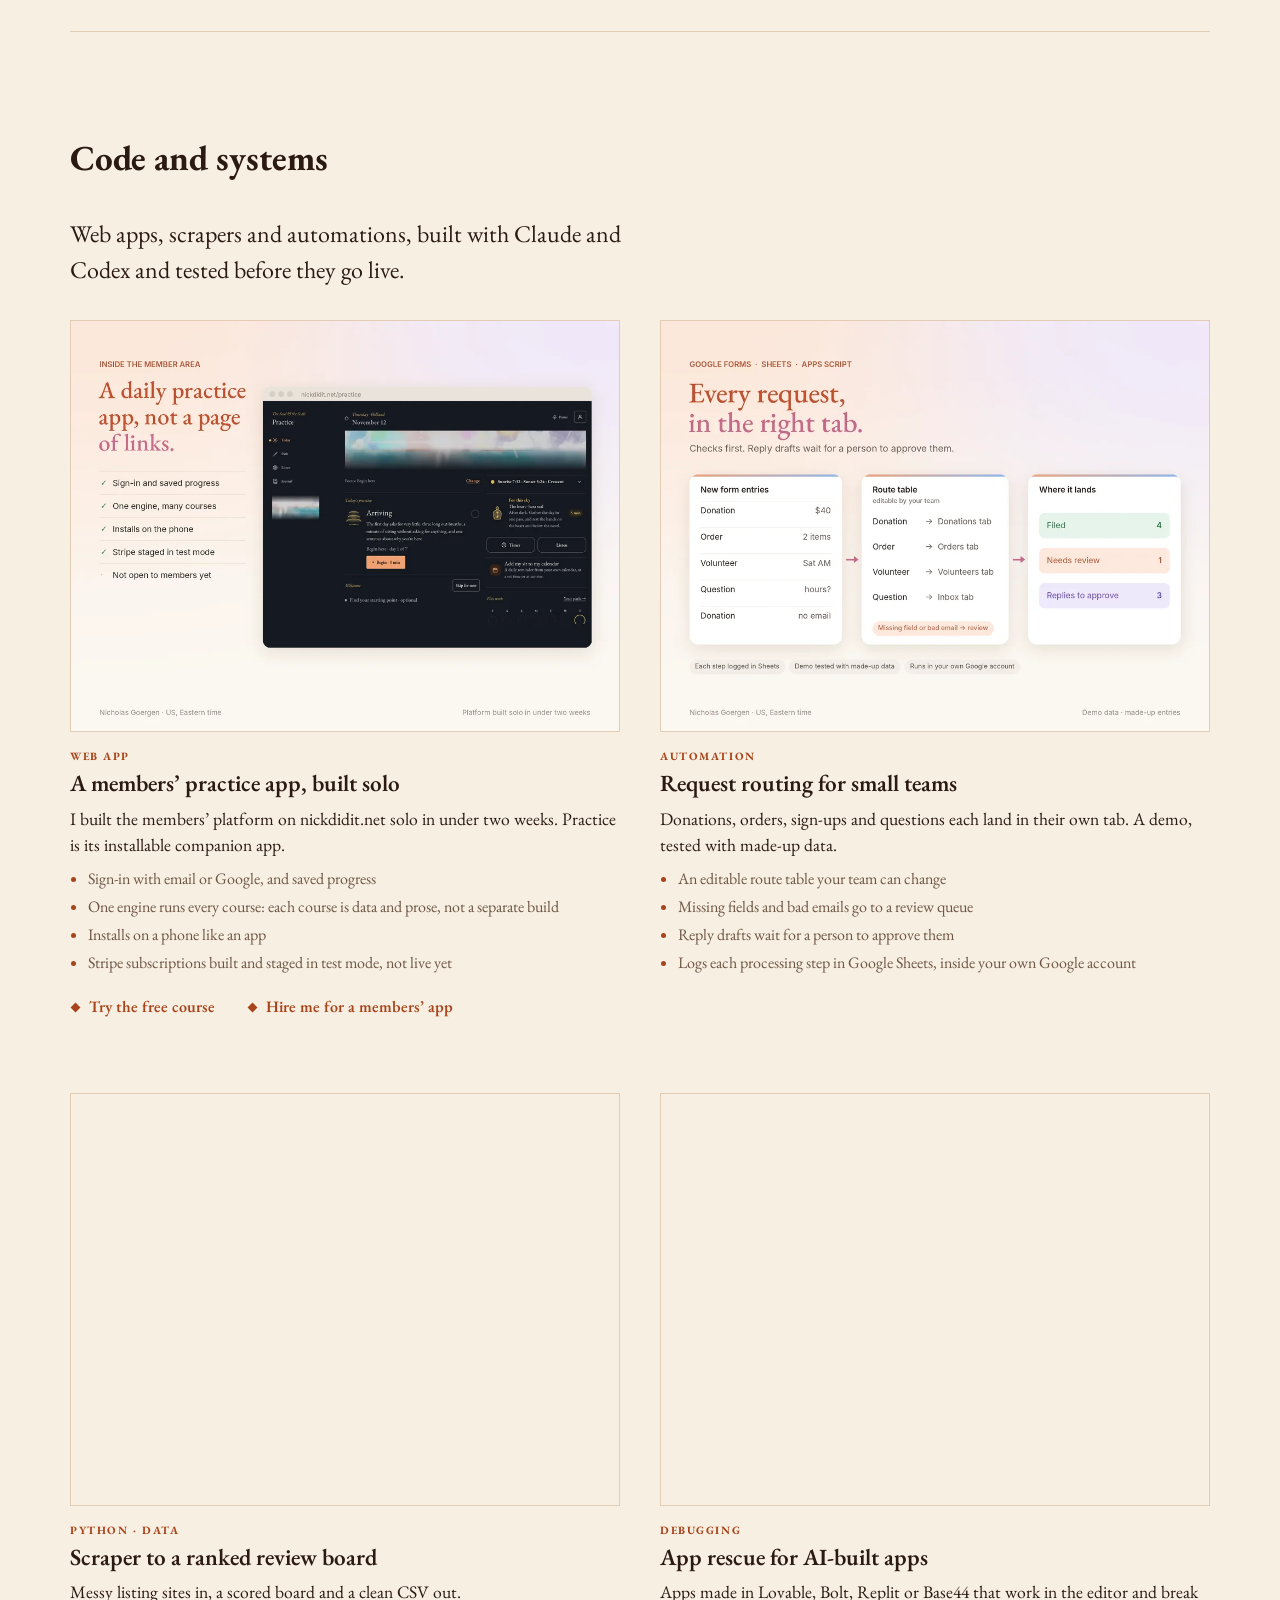
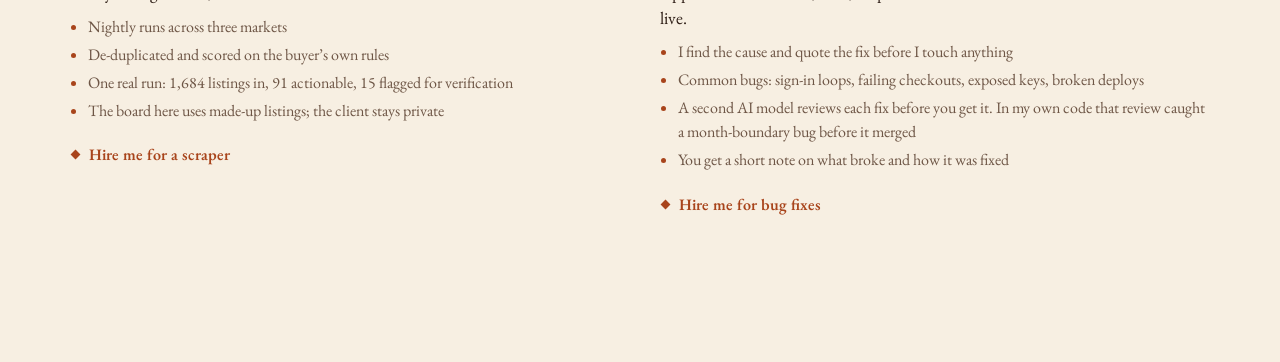
==== commit 9315f7ed: "Publish 18 public pieces" ====
--- a/index.html
+++ b/index.html
@@ -4,18 +4,18 @@
   <meta charset="utf-8">
   <meta http-equiv="Content-Security-Policy" content="default-src 'self'; img-src 'self' data:; frame-src https://player.vimeo.com; object-src 'none'; base-uri 'self'; form-action 'none'">
   <meta name="viewport" content="width=device-width, initial-scale=1">
-  <meta name="description" content="Watch Nick Goergen’s motion design portfolio: short product ads, launch videos and music films made with code, 3D animation and AI.">
-  <title>Nick Goergen | Product Ads, Launch Videos and Music Films</title>
+  <meta name="description" content="Nick Goergen’s portfolio: short product ads, launch videos and music films, plus the web apps, scrapers and automations he builds with code and AI.">
+  <title>Nick Goergen | Videos, Apps and Automations</title>
   <link rel="canonical" href="https://port.nickdidit.net/">
   <meta property="og:type" content="website">
   <meta property="og:url" content="https://port.nickdidit.net/">
-  <meta property="og:title" content="Nick Goergen | Product Ads, Launch Videos and Music Films">
-  <meta property="og:description" content="Watch Nick Goergen’s motion design portfolio: short product ads, launch videos and music films made with code, 3D animation and AI.">
+  <meta property="og:title" content="Nick Goergen | Videos, Apps and Automations">
+  <meta property="og:description" content="Nick Goergen’s portfolio: short product ads, launch videos and music films, plus the web apps, scrapers and automations he builds with code and AI.">
   <meta property="og:image" content="https://port.nickdidit.net/scene/poster.jpg">
   <meta property="og:image:alt" content="Garden scene from Nick Goergen’s portfolio">
   <meta name="twitter:card" content="summary_large_image">
-  <meta name="twitter:title" content="Nick Goergen | Product Ads, Launch Videos and Music Films">
-  <meta name="twitter:description" content="Watch Nick Goergen’s motion design portfolio: short product ads, launch videos and music films made with code, 3D animation and AI.">
+  <meta name="twitter:title" content="Nick Goergen | Videos, Apps and Automations">
+  <meta name="twitter:description" content="Nick Goergen’s portfolio: short product ads, launch videos and music films, plus the web apps, scrapers and automations he builds with code and AI.">
   <meta name="twitter:image" content="https://port.nickdidit.net/scene/poster.jpg">
   <meta name="twitter:image:alt" content="Garden scene from Nick Goergen’s portfolio">
   <script type="application/ld+json">
@@ -25,7 +25,7 @@
       {
         "@type": "WebSite",
         "@id": "https://port.nickdidit.net/#site",
-        "name": "Nick Goergen | Product Ads, Launch Videos and Music Films",
+        "name": "Nick Goergen | Videos, Apps and Automations",
         "url": "https://port.nickdidit.net/",
         "publisher": {
           "@id": "https://port.nickdidit.net/#nick"
@@ -34,9 +34,9 @@
       {
         "@type": "CollectionPage",
         "@id": "https://port.nickdidit.net/#portfolio",
-        "name": "Nick Goergen | Product Ads, Launch Videos and Music Films",
+        "name": "Nick Goergen | Videos, Apps and Automations",
         "url": "https://port.nickdidit.net/",
-        "description": "Watch Nick Goergen’s motion design portfolio: short product ads, launch videos and music films made with code, 3D animation and AI.",
+        "description": "Nick Goergen’s portfolio: short product ads, launch videos and music films, plus the web apps, scrapers and automations he builds with code and AI.",
         "isPartOf": {
           "@id": "https://port.nickdidit.net/#site"
         },
@@ -79,6 +79,38 @@
           "@id": "https://port.nickdidit.net/#nick"
         },
         "url": "https://port.nickdidit.net/#pieces"
+      },
+      {
+        "@type": "Service",
+        "name": "Members-only web apps",
+        "provider": {
+          "@id": "https://port.nickdidit.net/#nick"
+        },
+        "url": "https://port.nickdidit.net/#code"
+      },
+      {
+        "@type": "Service",
+        "name": "Request routing automation",
+        "provider": {
+          "@id": "https://port.nickdidit.net/#nick"
+        },
+        "url": "https://port.nickdidit.net/#code"
+      },
+      {
+        "@type": "Service",
+        "name": "Web scraping",
+        "provider": {
+          "@id": "https://port.nickdidit.net/#nick"
+        },
+        "url": "https://port.nickdidit.net/#code"
+      },
+      {
+        "@type": "Service",
+        "name": "App rescue for AI-built apps",
+        "provider": {
+          "@id": "https://port.nickdidit.net/#nick"
+        },
+        "url": "https://port.nickdidit.net/#code"
       }
     ]
   }
@@ -105,9 +137,10 @@
   <main class="spec-reel">
     <section class="intro">
       <p class="eyebrow">Independent concepts</p>
-      <p class="lead">Short videos: music films, product spots and launch clips, built with code, 3D and AI.</p>
+      <p class="lead">Short videos: music films, product spots and launch clips. Plus the web apps, scrapers and automations behind them. All built with code, 3D and AI.</p>
       <p class="links">
         <a class="contact" href="https://www.upwork.com/freelancers/~016a59fef2b0e52da1" target="_blank" rel="noopener">Hire on Upwork</a>
+        <a class="contact" href="#code">Code and systems</a>
         <a class="contact" href="https://nickdidit.net/" target="_blank" rel="noopener">More projects</a>
         <a class="contact" href="mailto:nick@nickdidit.net">Contact</a>
       </p>
@@ -121,6 +154,72 @@
       <div id="piece-grid" class="piece-grid"></div>
       <noscript><p>Enable JavaScript to view this collection. You can also <a href="mailto:nick@nickdidit.net">contact Nick</a> for samples.</p></noscript>
     </section>
+    <section aria-labelledby="code-heading" id="code" class="code-work" tabindex="-1">
+      <div class="collection-heading">
+        <h2 id="code-heading">Code and systems</h2>
+      </div>
+      <p class="lead">Web apps, scrapers and automations, built with Claude and Codex and tested before they go live.</p>
+      <div class="code-grid">
+        <article class="code-card" id="practice-app">
+          <img src="code/practice-app.webp" alt="The Practice companion app on nickdidit.net, showing the day’s practice beside a short list of what it includes, with Stripe staged in test mode and not yet open to members" width="1000" height="750" loading="lazy" decoding="async">
+          <p class="tag">Web app</p>
+          <h3>A members’ practice app, built solo</h3>
+          <p class="code-lead">I built the members’ platform on nickdidit.net solo in under two weeks. Practice is its installable companion app.</p>
+          <ul>
+            <li>Sign-in with email or Google, and saved progress</li>
+            <li>One engine runs every course: each course is data and prose, not a separate build</li>
+            <li>Installs on a phone like an app</li>
+            <li>Stripe subscriptions built and staged in test mode, not live yet</li>
+          </ul>
+          <p class="links">
+            <a class="contact" href="https://nickdidit.net/returning-voice/" target="_blank" rel="noopener">Try the free course</a>
+            <a class="contact" href="https://www.upwork.com/services/product/2117677106132407055" target="_blank" rel="noopener">Hire me for a members’ app</a>
+          </p>
+        </article>
+        <article class="code-card" id="request-routing">
+          <img src="code/request-routing.webp" alt="Diagram with made-up entries: form requests pass through an editable route table into filed, needs review and replies to approve" width="1000" height="750" loading="lazy" decoding="async">
+          <p class="tag">Automation</p>
+          <h3>Request routing for small teams</h3>
+          <p class="code-lead">Donations, orders, sign-ups and questions each land in their own tab. A demo, tested with made-up data.</p>
+          <ul>
+            <li>An editable route table your team can change</li>
+            <li>Missing fields and bad emails go to a review queue</li>
+            <li>Reply drafts wait for a person to approve them</li>
+            <li>Logs each processing step in Google Sheets, inside your own Google account</li>
+          </ul>
+        </article>
+        <article class="code-card" id="scraper-board">
+          <img src="code/scraper-board.webp" alt="Demo review board with made-up data: three scored cards, Listing A, B and C, with asking price, score and a match tag" width="1000" height="750" loading="lazy" decoding="async">
+          <p class="tag">Python · data</p>
+          <h3>Scraper to a ranked review board</h3>
+          <p class="code-lead">Messy listing sites in, a scored board and a clean CSV out.</p>
+          <ul>
+            <li>Nightly runs across three markets</li>
+            <li>De-duplicated and scored on the buyer’s own rules</li>
+            <li>One real run: 1,684 listings in, 91 actionable, 15 flagged for verification</li>
+            <li>The board here uses made-up listings; the client stays private</li>
+          </ul>
+          <p class="links">
+            <a class="contact" href="https://www.upwork.com/services/product/2117696939178479661" target="_blank" rel="noopener">Hire me for a scraper</a>
+          </p>
+        </article>
+        <article class="code-card" id="app-rescue">
+          <img src="code/app-rescue.webp" alt="Example checklist, not a client project: common bugs such as sign-in loops, failing checkout and exposed keys beside what I verify" width="1000" height="750" loading="lazy" decoding="async">
+          <p class="tag">Debugging</p>
+          <h3>App rescue for AI-built apps</h3>
+          <p class="code-lead">Apps made in Lovable, Bolt, Replit or Base44 that work in the editor and break live.</p>
+          <ul>
+            <li>I find the cause and quote the fix before I touch anything</li>
+            <li>Common bugs: sign-in loops, failing checkouts, exposed keys, broken deploys</li>
+            <li>A second AI model reviews each fix before you get it. In my own code that review caught a month-boundary bug before it merged</li>
+            <li>You get a short note on what broke and how it was fixed</li>
+          </ul>
+          <p class="links">
+            <a class="contact" href="https://www.upwork.com/services/product/2117687525243506733" target="_blank" rel="noopener">Hire me for bug fixes</a>
+          </p>
+        </article>
+      </div>
+    </section>
   </main>
 
   <dialog id="viewer" class="viewer" aria-label="Viewer">
--- a/spec-reel.css
+++ b/spec-reel.css
@@ -99,3 +99,17 @@
 .contact:active{background:#C8501F26}
 .tri{width:0;height:0;border-left:9px solid currentColor;border-top:6px solid transparent;border-bottom:6px solid transparent;transition:transform .25s}
 .cta:hover .tri{transform:translateX(3px)}
+.code-work{padding:88px 0 40px;border-top:1px solid var(--rule);margin-top:72px}
+.code-work>.lead{margin:0 0 32px}
+.code-grid{display:grid;grid-template-columns:1fr;gap:48px}
+.code-card{min-width:0}
+.code-card img{display:block;width:100%;height:auto;aspect-ratio:4/3;object-fit:cover;border:1px solid var(--rule)}
+.spec-reel .code-card .tag{margin:16px 0 0;font-size:.7rem;font-weight:700;letter-spacing:.14em;text-transform:uppercase;color:var(--ember)}
+.spec-reel .code-card h3{font-size:1.45rem;font-weight:600;line-height:1.2;margin:4px 0 0}
+.spec-reel .code-card .code-lead{font-size:1.1rem;line-height:1.45;margin:8px 0 0}
+.code-card ul{margin:10px 0 0;padding-left:1.1em;font-size:1rem;line-height:1.5;color:var(--muted)}
+.code-card li{margin:4px 0}
+.code-card li::marker{color:var(--ember)}
+.spec-reel .code-card .links{margin-top:10px}
+.code-card .contact{font-size:1rem}
+@media(min-width:760px){.code-grid{grid-template-columns:repeat(2,minmax(0,1fr));gap:64px 40px}}
